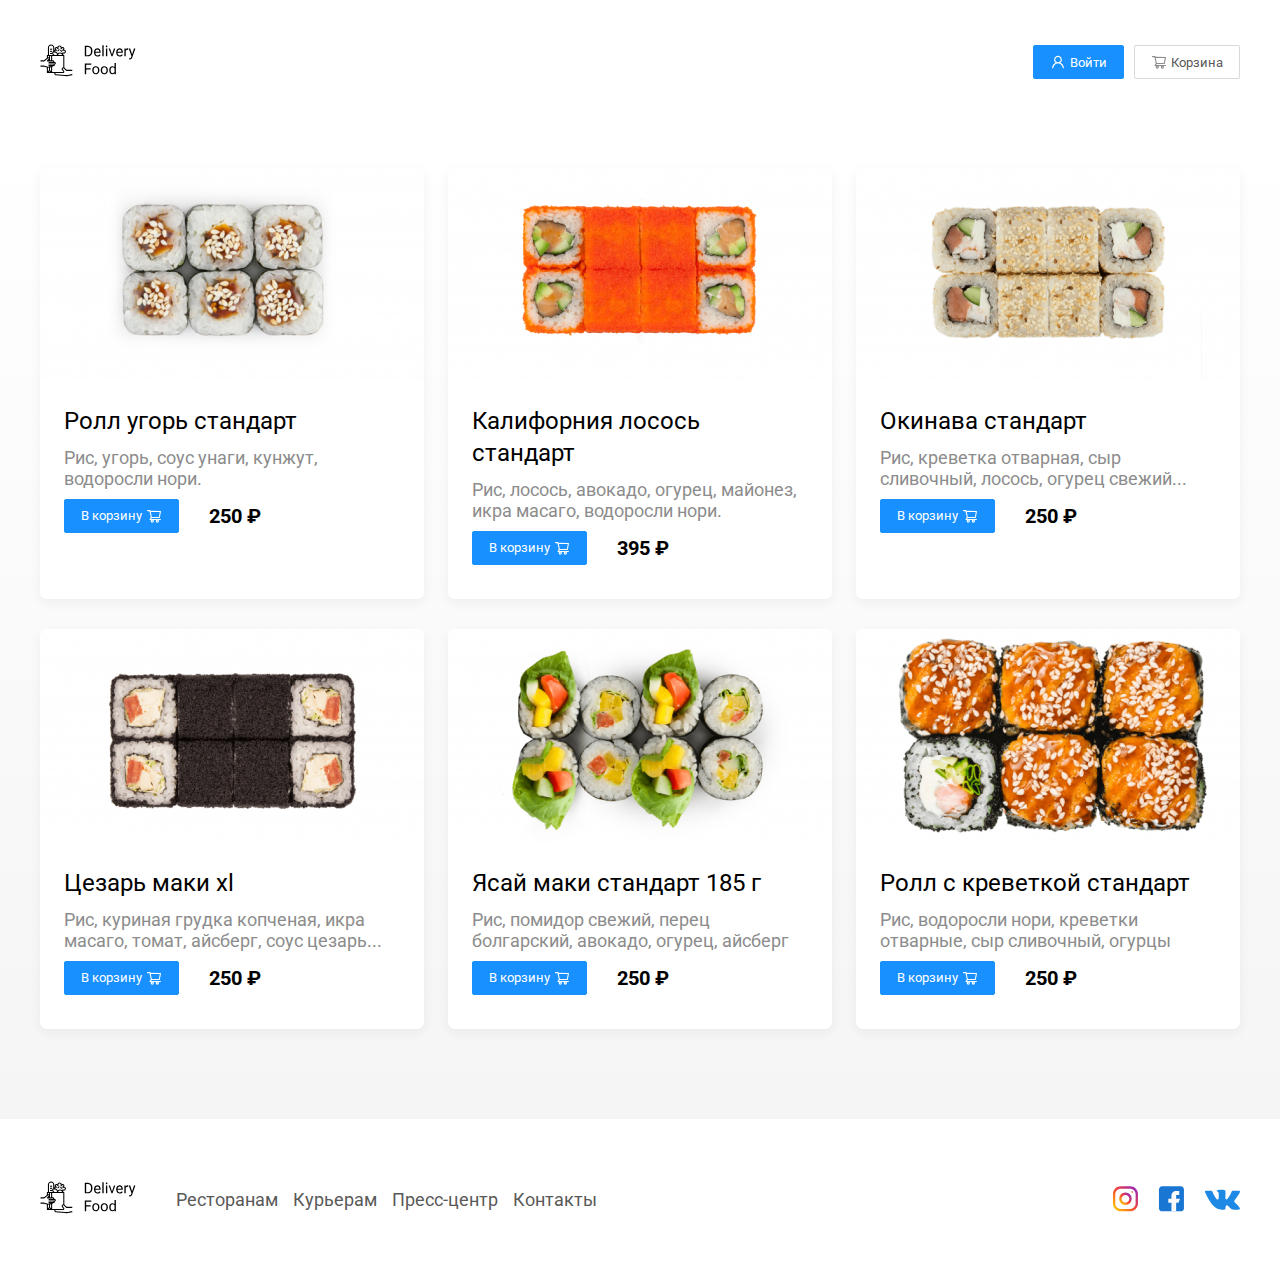
==== goods.html @ 38c1c8c3 "realised html pages" ====
<!DOCTYPE html>
<html lang="ru">
  <head>
    <meta charset="UTF-8" />
    <meta name="viewport" content="width=device-width, initial-scale=1.0" />
    <title>Delivery Food</title>
    <link
      href="https://fonts.googleapis.com/css2?family=Caveat:wght@400..700&family=Comfortaa:wght@300..700&family=Manrope:wght@200..800&family=Play:wght@400;700&family=Roboto:ital,wght@0,100;0,300;0,400;0,500;0,700;0,900;1,100;1,300;1,400;1,500;1,700;1,900&display=swap"
      rel="stylesheet"
    />
    <link rel="stylesheet" href="./style.css" />
  </head>
  <body>
    <div class="page-wrapper">
      <header class="header">
        <div class="container">
          <div class="header-box">
            <a href="/index.html" class="header-logo logo">
              <svg
                width="101"
                height="37"
                viewBox="0 0 101 37"
                fill="none"
                xmlns="http://www.w3.org/2000/svg"
              >
                <path
                  d="M12.2787 6.56271H10.1395V7.6323H12.2787V6.56271Z"
                  fill="black"
                />
                <path
                  d="M12.2787 8.70187H10.1395V9.77146H12.2787V8.70187Z"
                  fill="black"
                />
                <path
                  d="M12.2787 10.841H10.1395V11.9106H12.2787V10.841Z"
                  fill="black"
                />
                <path
                  d="M19.7658 7.0975H18.6962C18.6959 7.38107 18.5831 7.65293 18.3826 7.85344C18.1821 8.05396 17.9102 8.16675 17.6266 8.16709V9.23667C18.1938 9.23603 18.7375 9.01045 19.1386 8.60942C19.5396 8.20839 19.7652 7.66465 19.7658 7.0975Z"
                  fill="black"
                />
                <path
                  d="M22.4398 9.77146V8.70188C22.1563 8.70154 21.8844 8.58875 21.6839 8.38823C21.4834 8.18772 21.3706 7.91586 21.3702 7.63229H20.3007C20.3013 8.19944 20.5269 8.74318 20.9279 9.14421C21.3289 9.54524 21.8727 9.77082 22.4398 9.77146Z"
                  fill="black"
                />
                <path
                  d="M28.0545 33.0505C27.1517 33.2146 26.2308 33.2557 25.3169 33.1728L16.0182 32.3274C15.8687 32.3138 15.7303 32.2431 15.6316 32.13C15.5329 32.0169 15.4816 31.8701 15.4884 31.7202C15.4952 31.5703 15.5595 31.4287 15.6679 31.325C15.7764 31.2212 15.9207 31.1633 16.0707 31.1632H23.2419C23.5965 31.1626 23.9365 31.0214 24.1871 30.7705C24.4378 30.5196 24.5787 30.1796 24.5789 29.8249V29.8124C24.5783 29.5314 24.4871 29.2581 24.3189 29.033L23.0944 27.401C23.0168 27.2972 22.9748 27.1711 22.9745 27.0415V26.9497C22.9745 26.8311 23.0097 26.7152 23.0756 26.6166C23.1414 26.518 23.2351 26.4411 23.3447 26.3957C23.4542 26.3503 23.5748 26.3385 23.6911 26.3616C23.8075 26.3847 23.9143 26.4418 23.9982 26.5257L26.3399 28.8674C26.3896 28.917 26.4485 28.9564 26.5134 28.9833C26.5783 29.0102 26.6478 29.024 26.7181 29.024H32.6008V27.9544H26.9395L24.7546 25.7693C24.6996 25.7145 24.6409 25.6634 24.5789 25.6166V13.515C24.5789 13.3732 24.5225 13.2372 24.4223 13.1369C24.322 13.0366 24.1859 12.9802 24.0441 12.9802H23.5093V11.3759H24.3115C24.8079 11.3759 25.284 11.1787 25.635 10.8276C25.9861 10.4766 26.1833 10.0005 26.1833 9.50409C26.1833 9.00766 25.9861 8.53157 25.635 8.18054C25.284 7.82952 24.8079 7.63231 24.3115 7.63231H24.2562C24.524 7.31148 24.6616 6.90191 24.6421 6.48449C24.6225 6.06708 24.4471 5.67218 24.1505 5.37783C23.8539 5.08347 23.4576 4.91105 23.0401 4.89464C22.6225 4.87823 22.214 5.01902 21.8952 5.28919C21.8446 4.75947 21.5984 4.26763 21.2047 3.9097C20.8109 3.55176 20.2979 3.35343 19.7658 3.35343C19.2336 3.35343 18.7206 3.55176 18.3269 3.9097C17.9331 4.26763 17.6869 4.75947 17.6363 5.28919C17.3175 5.01902 16.909 4.87823 16.4914 4.89464C16.0739 4.91105 15.6777 5.08347 15.3811 5.37783C15.0845 5.67218 14.909 6.06708 14.8895 6.48449C14.8699 6.90191 15.0076 7.31148 15.2753 7.63231H15.22C14.9425 7.63206 14.6684 7.69389 14.4178 7.81327V5.49315C14.4178 4.64213 14.0798 3.82597 13.478 3.22422C12.8763 2.62246 12.0601 2.28439 11.2091 2.28439C10.3581 2.28439 9.54191 2.62246 8.94016 3.22422C8.3384 3.82597 8.00033 4.64213 8.00033 5.49315V12.9802H7.46554C7.32371 12.9802 7.18768 13.0366 7.08739 13.1369C6.98709 13.2372 6.93075 13.3732 6.93075 13.515V15.8666L4.05898 18.3282H0.513245V19.3977H4.25679C4.38444 19.3977 4.50788 19.3521 4.6048 19.269L7.70446 16.6121C8.02312 16.3392 8.42885 16.1891 8.84845 16.189C8.89225 16.189 8.93507 16.202 8.97149 16.2263C9.00791 16.2507 9.03629 16.2853 9.05305 16.3257C9.06981 16.3662 9.07419 16.4107 9.06564 16.4537C9.05709 16.4967 9.03599 16.5361 9.00501 16.5671L7.08738 18.4848C7.01258 18.5596 6.96164 18.6549 6.94101 18.7586C6.92037 18.8624 6.93096 18.9699 6.97144 19.0676C7.01192 19.1653 7.08047 19.2489 7.16842 19.3076C7.25637 19.3664 7.35977 19.3977 7.46554 19.3977H13.0809C13.1518 19.3977 13.2198 19.4259 13.2699 19.4761C13.3201 19.5262 13.3483 19.5942 13.3483 19.6651C13.3483 19.7361 13.3201 19.8041 13.2699 19.8542C13.2198 19.9044 13.1518 19.9325 13.0809 19.9325H9.06992C8.92808 19.9325 8.79206 19.9889 8.69176 20.0892C8.59147 20.1895 8.53513 20.3255 8.53513 20.4673C8.53513 20.6092 8.59147 20.7452 8.69176 20.8455C8.79206 20.9458 8.92808 21.0021 9.06992 21.0021H14.6852C14.7562 21.0021 14.8242 21.0303 14.8743 21.0804C14.9245 21.1306 14.9526 21.1986 14.9526 21.2695C14.9526 21.3404 14.9245 21.4084 14.8743 21.4586C14.8242 21.5087 14.7562 21.5369 14.6852 21.5369H9.06992C8.92808 21.5369 8.79206 21.5933 8.69176 21.6935C8.59147 21.7938 8.53513 21.9299 8.53513 22.0717C8.53513 22.2135 8.59147 22.3496 8.69176 22.4499C8.79206 22.5501 8.92808 22.6065 9.06992 22.6065H13.6157C13.6866 22.6065 13.7546 22.6347 13.8047 22.6848C13.8549 22.735 13.883 22.803 13.883 22.8739C13.883 22.9448 13.8549 23.0128 13.8047 23.063C13.7546 23.1131 13.6866 23.1413 13.6157 23.1413H9.06992C8.92808 23.1413 8.79206 23.1976 8.69176 23.2979C8.59147 23.3982 8.53513 23.5342 8.53513 23.6761C8.53513 23.8179 8.59147 23.9539 8.69176 24.0542C8.79206 24.1545 8.92808 24.2109 9.06992 24.2109H11.7105C11.7187 24.2113 11.7264 24.2147 11.7323 24.2205C11.7381 24.2263 11.7417 24.234 11.7422 24.2422C11.7427 24.2504 11.7401 24.2585 11.735 24.265C11.7299 24.2714 11.7226 24.2758 11.7145 24.2772L8.04218 24.7362L4.40386 23.6967C4.35603 23.683 4.30653 23.6761 4.25679 23.6761H0.513245V24.7457H4.18192L6.93075 25.5311V30.6284H6.93202C6.93151 30.6986 6.94496 30.7683 6.97158 30.8333C6.9982 30.8984 7.03745 30.9575 7.08708 31.0072C7.13671 31.0569 7.19571 31.0963 7.26068 31.1231C7.32564 31.1499 7.39528 31.1635 7.46554 31.1632H14.5248C14.4348 31.4014 14.4011 31.6573 14.4263 31.9107C14.4515 32.1642 14.535 32.4084 14.6702 32.6242C14.8055 32.8401 14.9887 33.0217 15.2058 33.155C15.4228 33.2883 15.6677 33.3696 15.9214 33.3926L25.22 34.2382C25.5584 34.2691 25.8973 34.2845 26.2367 34.2844C26.9105 34.2844 27.5829 34.2238 28.2458 34.1033L32.6964 33.294L32.5051 32.2417L28.0545 33.0505ZM13.3483 10.8411C13.3484 10.6993 13.4048 10.5633 13.5051 10.4631C13.6053 10.3628 13.7413 10.3064 13.883 10.3063H14.9526C15.5198 10.3069 16.0635 10.5325 16.4645 10.9335C16.8656 11.3346 17.0912 11.8783 17.0918 12.4454C17.0916 12.5872 17.0352 12.7232 16.935 12.8234C16.8347 12.9237 16.6988 12.9801 16.557 12.9802H15.4874C14.9203 12.9796 14.3765 12.754 13.9755 12.353C13.5745 11.952 13.3489 11.4082 13.3483 10.8411ZM15.22 8.7019H16.557C16.6628 8.7019 16.7662 8.67054 16.8541 8.61178C16.9421 8.55301 17.0106 8.46949 17.0511 8.37176C17.0916 8.27404 17.1022 8.16651 17.0815 8.06277C17.0609 7.95903 17.01 7.86373 16.9352 7.78894L16.133 6.98675C16.0773 6.93107 16.0331 6.86496 16.003 6.79221C15.9729 6.71946 15.9573 6.64148 15.9573 6.56273C15.9573 6.48398 15.9729 6.406 16.003 6.33325C16.0331 6.2605 16.0773 6.19439 16.133 6.13871C16.1887 6.08302 16.2548 6.03885 16.3275 6.00872C16.4003 5.97858 16.4783 5.96307 16.557 5.96307C16.6358 5.96307 16.7137 5.97858 16.7865 6.00872C16.8592 6.03885 16.9253 6.08302 16.981 6.13871L17.7832 6.94089C17.858 7.01569 17.9533 7.06663 18.057 7.08726C18.1608 7.1079 18.2683 7.09731 18.366 7.05683C18.4638 7.01635 18.5473 6.9478 18.6061 6.85985C18.6648 6.7719 18.6962 6.6685 18.6962 6.56273V5.49315C18.6962 5.20947 18.8089 4.93742 19.0094 4.73684C19.21 4.53625 19.4821 4.42356 19.7658 4.42356C20.0494 4.42356 20.3215 4.53625 20.5221 4.73684C20.7227 4.93742 20.8353 5.20947 20.8353 5.49315V6.56273C20.8353 6.6685 20.8667 6.7719 20.9255 6.85985C20.9842 6.9478 21.0678 7.01635 21.1655 7.05683C21.2632 7.09731 21.3707 7.1079 21.4745 7.08726C21.5782 7.06663 21.6735 7.01569 21.7483 6.94089L22.5505 6.13871C22.6062 6.08302 22.6723 6.03885 22.745 6.00872C22.8178 5.97858 22.8958 5.96307 22.9745 5.96307C23.0533 5.96307 23.1312 5.97858 23.204 6.00872C23.2767 6.03885 23.3428 6.08302 23.3985 6.13871C23.4542 6.19439 23.4984 6.2605 23.5285 6.33325C23.5587 6.406 23.5742 6.48398 23.5742 6.56273C23.5742 6.64148 23.5587 6.71946 23.5285 6.79221C23.4984 6.86496 23.4542 6.93107 23.3985 6.98675L22.5963 7.78894C22.5215 7.86373 22.4706 7.95903 22.45 8.06277C22.4293 8.16651 22.4399 8.27404 22.4804 8.37176C22.5209 8.46949 22.5894 8.55301 22.6774 8.61178C22.7653 8.67054 22.8687 8.7019 22.9745 8.7019H24.3115C24.5242 8.7019 24.7283 8.78641 24.8787 8.93685C25.0292 9.08729 25.1137 9.29133 25.1137 9.50409C25.1137 9.71684 25.0292 9.92088 24.8787 10.0713C24.7283 10.2218 24.5242 10.3063 24.3115 10.3063H22.9745C22.8327 10.3063 22.6966 10.3626 22.5964 10.4629C22.4961 10.5632 22.4397 10.6992 22.4397 10.8411V11.1259C21.8157 10.5655 20.9967 10.2723 20.1588 10.3094C19.3208 10.3466 18.531 10.711 17.959 11.3245C17.7298 10.7119 17.3192 10.1839 16.782 9.81081C16.2448 9.43776 15.6066 9.23747 14.9526 9.23669H14.4646C14.52 9.08049 14.6223 8.94524 14.7575 8.84949C14.8928 8.75374 15.0543 8.70218 15.22 8.7019ZM22.372 12.9802H18.2291C18.3475 12.5209 18.6153 12.1139 18.9903 11.8233C19.3652 11.5327 19.8262 11.375 20.3006 11.375C20.7749 11.375 21.2359 11.5327 21.6108 11.8233C21.9858 12.1139 22.2536 12.5209 22.372 12.9802ZM9.06992 5.49315C9.06992 4.9258 9.29529 4.3817 9.69647 3.98053C10.0976 3.57935 10.6417 3.35398 11.2091 3.35398C11.7764 3.35398 12.3205 3.57935 12.7217 3.98053C13.1229 4.3817 13.3483 4.9258 13.3483 5.49315V9.32867C13.0357 9.43958 12.7651 9.64448 12.5736 9.91525C12.3821 10.186 12.2791 10.5094 12.2787 10.8411C12.2781 11.6309 12.5701 12.393 13.0983 12.9802H9.06992V5.49315ZM10.1395 14.0498H11.2091V18.3282H10.1395V14.0498ZM8.84845 15.1194C8.56074 15.1195 8.27474 15.1636 8.00033 15.25V14.0498H9.06992V15.1398C8.99682 15.1267 8.92272 15.1198 8.84845 15.1194ZM9.06992 18.0149V18.3282H8.7566L9.06992 18.0149ZM10.1395 25.552L11.2091 25.4183V29.3372L10.1395 28.2676V25.552ZM8.06665 25.8111L9.06992 25.6857V28.2677L8.00033 29.3373V25.8152C8.0225 25.8152 8.04465 25.8138 8.06665 25.8111ZM8.7566 30.0936L9.60471 29.2455L10.4528 30.0936H8.7566ZM12.2787 25.1879C12.4415 25.09 12.5763 24.9516 12.67 24.7863C12.7637 24.6209 12.8131 24.4342 12.8135 24.2442C12.8135 24.233 12.8135 24.2219 12.8129 24.2107H13.6157C13.8157 24.2106 14.0131 24.1657 14.1935 24.0792C14.3738 23.9927 14.5325 23.8668 14.6578 23.7109C14.7831 23.5549 14.8718 23.3729 14.9174 23.1781C14.963 22.9834 14.9643 22.7809 14.9213 22.5855C15.2502 22.5265 15.545 22.3466 15.7478 22.0811C15.9506 21.8156 16.0467 21.4838 16.0171 21.151C15.9875 20.8182 15.8343 20.5086 15.5878 20.2831C15.3413 20.0576 15.0193 19.9325 14.6852 19.9325H14.3911C14.4306 19.7383 14.4264 19.5377 14.3789 19.3452C14.3313 19.1528 14.2416 18.9733 14.1162 18.8198C13.9909 18.6663 13.8329 18.5425 13.6539 18.4575C13.4748 18.3725 13.2791 18.3283 13.0809 18.3282H12.2787V14.0498H23.5093V25.2821C23.0784 25.2994 22.6708 25.4825 22.3718 25.7933C22.0728 26.1041 21.9055 26.5185 21.9049 26.9497V27.0415C21.9057 27.4026 22.0229 27.7538 22.2392 28.0431L23.4636 29.6748C23.4933 29.7146 23.5094 29.7628 23.5095 29.8124V29.8249C23.5096 29.896 23.4815 29.9642 23.4313 30.0146C23.3811 30.065 23.313 30.0934 23.2419 30.0936H12.2787V25.1879Z"
                  fill="black"
                />
                <path
                  d="M45.2378 14.2844V3.62033H48.248C49.1758 3.62033 49.9961 3.82541 50.709 4.23557C51.4219 4.64572 51.9712 5.22922 52.3569 5.98605C52.7476 6.74289 52.9453 7.61203 52.9502 8.59348V9.27463C52.9502 10.2805 52.7549 11.1618 52.3643 11.9187C51.9785 12.6755 51.4243 13.2566 50.7017 13.6618C49.9839 14.0671 49.1465 14.2746 48.1895 14.2844H45.2378ZM46.644 4.77756V13.1345H48.1235C49.2075 13.1345 50.0498 12.7976 50.6504 12.1237C51.2559 11.4499 51.5586 10.4904 51.5586 9.24533V8.62277C51.5586 7.41183 51.2729 6.47189 50.7017 5.80295C50.1353 5.12912 49.3296 4.78732 48.2847 4.77756H46.644ZM58.1577 14.4309C57.0835 14.4309 56.2095 14.0793 55.5356 13.3762C54.8618 12.6682 54.5249 11.7234 54.5249 10.5417V10.2927C54.5249 9.50656 54.6738 8.80588 54.9717 8.19064C55.2744 7.57053 55.6943 7.08713 56.2314 6.74045C56.7734 6.38889 57.3594 6.2131 57.9893 6.2131C59.0195 6.2131 59.8203 6.55246 60.3916 7.23117C60.9629 7.90988 61.2485 8.88156 61.2485 10.1462V10.7102H55.8799C55.8994 11.4914 56.1265 12.1237 56.561 12.6071C57.0005 13.0857 57.5571 13.3249 58.231 13.3249C58.7095 13.3249 59.1147 13.2273 59.4468 13.032C59.7788 12.8366 60.0693 12.5779 60.3184 12.2556L61.146 12.9001C60.4819 13.9206 59.4858 14.4309 58.1577 14.4309ZM57.9893 7.32639C57.4424 7.32639 56.9834 7.52658 56.6123 7.92697C56.2412 8.32248 56.0117 8.87912 55.9238 9.59689H59.8936V9.49435C59.8545 8.80588 59.6689 8.27365 59.3369 7.89767C59.0049 7.51682 58.5557 7.32639 57.9893 7.32639ZM64.2954 14.2844H62.9404V3.03439H64.2954V14.2844ZM67.9429 14.2844H66.5879V6.35959H67.9429V14.2844ZM66.478 4.25754C66.478 4.03781 66.5439 3.85226 66.6758 3.7009C66.8125 3.54953 67.0127 3.47385 67.2764 3.47385C67.54 3.47385 67.7402 3.54953 67.877 3.7009C68.0137 3.85226 68.082 4.03781 68.082 4.25754C68.082 4.47726 68.0137 4.66037 67.877 4.80685C67.7402 4.95334 67.54 5.02658 67.2764 5.02658C67.0127 5.02658 66.8125 4.95334 66.6758 4.80685C66.5439 4.66037 66.478 4.47726 66.478 4.25754ZM72.7329 12.446L74.6958 6.35959H76.0801L73.2383 14.2844H72.2056L69.3345 6.35959H70.7188L72.7329 12.446ZM80.5698 14.4309C79.4956 14.4309 78.6216 14.0793 77.9478 13.3762C77.2739 12.6682 76.937 11.7234 76.937 10.5417V10.2927C76.937 9.50656 77.0859 8.80588 77.3838 8.19064C77.6865 7.57053 78.1064 7.08713 78.6436 6.74045C79.1855 6.38889 79.7715 6.2131 80.4014 6.2131C81.4316 6.2131 82.2324 6.55246 82.8037 7.23117C83.375 7.90988 83.6606 8.88156 83.6606 10.1462V10.7102H78.292C78.3115 11.4914 78.5386 12.1237 78.9731 12.6071C79.4126 13.0857 79.9692 13.3249 80.6431 13.3249C81.1216 13.3249 81.5269 13.2273 81.8589 13.032C82.1909 12.8366 82.4814 12.5779 82.7305 12.2556L83.5581 12.9001C82.894 13.9206 81.8979 14.4309 80.5698 14.4309ZM80.4014 7.32639C79.8545 7.32639 79.3955 7.52658 79.0244 7.92697C78.6533 8.32248 78.4238 8.87912 78.3359 9.59689H82.3057V9.49435C82.2666 8.80588 82.0811 8.27365 81.749 7.89767C81.417 7.51682 80.9678 7.32639 80.4014 7.32639ZM89.0659 7.57541C88.8608 7.54123 88.6387 7.52414 88.3994 7.52414C87.5107 7.52414 86.9077 7.90256 86.5903 8.65939V14.2844H85.2354V6.35959H86.5537L86.5757 7.27512C87.02 6.56711 87.6499 6.2131 88.4653 6.2131C88.729 6.2131 88.9292 6.24728 89.0659 6.31564V7.57541ZM93.043 12.2995L94.8887 6.35959H96.3389L93.1528 15.5075C92.6597 16.8259 91.876 17.4851 90.8018 17.4851L90.5454 17.4631L90.04 17.3679V16.2693L90.4062 16.2986C90.8652 16.2986 91.2217 16.2058 91.4756 16.0202C91.7344 15.8347 91.9468 15.4953 92.1128 15.0022L92.4131 14.1965L89.5859 6.35959H91.0654L93.043 12.2995ZM51.1191 27.5749H46.644V32.2844H45.2378V21.6203H51.8442V22.7776H46.644V26.425H51.1191V27.5749ZM52.7964 28.2487C52.7964 27.4724 52.9478 26.7741 53.2505 26.154C53.5581 25.5339 53.9829 25.0554 54.5249 24.7185C55.0718 24.3816 55.6943 24.2131 56.3926 24.2131C57.4717 24.2131 58.3433 24.5866 59.0073 25.3337C59.6763 26.0808 60.0107 27.0744 60.0107 28.3147V28.4099C60.0107 29.1814 59.8618 29.8747 59.564 30.49C59.271 31.1003 58.8486 31.5764 58.2969 31.9182C57.75 32.26 57.1201 32.4309 56.4072 32.4309C55.333 32.4309 54.4614 32.0573 53.7925 31.3103C53.1284 30.5632 52.7964 29.5744 52.7964 28.344V28.2487ZM54.1587 28.4099C54.1587 29.2888 54.3613 29.9944 54.7666 30.5266C55.1768 31.0588 55.7236 31.3249 56.4072 31.3249C57.0957 31.3249 57.6426 31.0564 58.0479 30.5193C58.4531 29.9773 58.6558 29.2204 58.6558 28.2487C58.6558 27.3796 58.4482 26.6765 58.0332 26.1394C57.623 25.5974 57.0762 25.3264 56.3926 25.3264C55.7236 25.3264 55.1841 25.5925 54.7739 26.1247C54.3638 26.657 54.1587 27.4187 54.1587 28.4099ZM61.3511 28.2487C61.3511 27.4724 61.5024 26.7741 61.8052 26.154C62.1128 25.5339 62.5376 25.0554 63.0796 24.7185C63.6265 24.3816 64.249 24.2131 64.9473 24.2131C66.0264 24.2131 66.8979 24.5866 67.562 25.3337C68.231 26.0808 68.5654 27.0744 68.5654 28.3147V28.4099C68.5654 29.1814 68.4165 29.8747 68.1187 30.49C67.8257 31.1003 67.4033 31.5764 66.8516 31.9182C66.3047 32.26 65.6748 32.4309 64.9619 32.4309C63.8877 32.4309 63.0161 32.0573 62.3472 31.3103C61.6831 30.5632 61.3511 29.5744 61.3511 28.344V28.2487ZM62.7134 28.4099C62.7134 29.2888 62.916 29.9944 63.3213 30.5266C63.7314 31.0588 64.2783 31.3249 64.9619 31.3249C65.6504 31.3249 66.1973 31.0564 66.6025 30.5193C67.0078 29.9773 67.2104 29.2204 67.2104 28.2487C67.2104 27.3796 67.0029 26.6765 66.5879 26.1394C66.1777 25.5974 65.6309 25.3264 64.9473 25.3264C64.2783 25.3264 63.7388 25.5925 63.3286 26.1247C62.9185 26.657 62.7134 27.4187 62.7134 28.4099ZM69.9351 28.2561C69.9351 27.0403 70.2231 26.0637 70.7993 25.3264C71.3755 24.5842 72.1299 24.2131 73.0625 24.2131C73.9902 24.2131 74.7251 24.5305 75.2671 25.1653V21.0344H76.6221V32.2844H75.377L75.311 31.4348C74.769 32.0988 74.0146 32.4309 73.0479 32.4309C72.1299 32.4309 71.3804 32.0549 70.7993 31.3029C70.2231 30.551 69.9351 29.5695 69.9351 28.3586V28.2561ZM71.29 28.4099C71.29 29.3083 71.4756 30.0114 71.8467 30.5193C72.2178 31.0271 72.7305 31.281 73.3848 31.281C74.2441 31.281 74.8716 30.8952 75.2671 30.1237V26.4836C74.8618 25.7365 74.2393 25.363 73.3994 25.363C72.7354 25.363 72.2178 25.6194 71.8467 26.132C71.4756 26.6447 71.29 27.404 71.29 28.4099Z"
                  fill="black"
                />
              </svg>
            </a>
            <div class="header-controls">
              <button class="btn btn-primary">
                <svg
                  width="16"
                  height="16"
                  viewBox="0 0 16 16"
                  fill="none"
                  xmlns="http://www.w3.org/2000/svg"
                >
                  <path
                    d="M13.4143 11.9312C13.1196 11.2331 12.6919 10.5989 12.155 10.0641C11.6197 9.52767 10.9856 9.10001 10.2878 8.80469C10.2815 8.80156 10.2753 8.8 10.269 8.79688C11.2425 8.09375 11.8753 6.94844 11.8753 5.65625C11.8753 3.51562 10.1409 1.78125 8.00028 1.78125C5.85966 1.78125 4.12528 3.51562 4.12528 5.65625C4.12528 6.94844 4.7581 8.09375 5.73153 8.79844C5.72528 8.80156 5.71903 8.80312 5.71278 8.80625C5.01278 9.10156 4.38466 9.525 3.8456 10.0656C3.3092 10.6009 2.88154 11.235 2.58622 11.9328C2.2961 12.616 2.13963 13.3485 2.12528 14.0906C2.12487 14.1073 2.12779 14.1239 2.13389 14.1394C2.13998 14.1549 2.14912 14.1691 2.16077 14.181C2.17242 14.193 2.18634 14.2025 2.20171 14.2089C2.21709 14.2154 2.2336 14.2188 2.25028 14.2188H3.18778C3.25653 14.2188 3.31122 14.1641 3.31278 14.0969C3.34403 12.8906 3.82841 11.7609 4.68466 10.9047C5.5706 10.0188 6.74716 9.53125 8.00028 9.53125C9.25341 9.53125 10.43 10.0188 11.3159 10.9047C12.1722 11.7609 12.6565 12.8906 12.6878 14.0969C12.6893 14.1656 12.744 14.2188 12.8128 14.2188H13.7503C13.767 14.2188 13.7835 14.2154 13.7989 14.2089C13.8142 14.2025 13.8281 14.193 13.8398 14.181C13.8514 14.1691 13.8606 14.1549 13.8667 14.1394C13.8728 14.1239 13.8757 14.1073 13.8753 14.0906C13.8597 13.3438 13.705 12.6172 13.4143 11.9312ZM8.00028 8.34375C7.2831 8.34375 6.6081 8.06406 6.10028 7.55625C5.59247 7.04844 5.31278 6.37344 5.31278 5.65625C5.31278 4.93906 5.59247 4.26406 6.10028 3.75625C6.6081 3.24844 7.2831 2.96875 8.00028 2.96875C8.71747 2.96875 9.39247 3.24844 9.90028 3.75625C10.4081 4.26406 10.6878 4.93906 10.6878 5.65625C10.6878 6.37344 10.4081 7.04844 9.90028 7.55625C9.39247 8.06406 8.71747 8.34375 8.00028 8.34375Z"
                    fill="white"
                  />
                </svg>
                Войти
              </button>
              <button class="btn btn-outline">
                <svg
                  width="16"
                  height="16"
                  viewBox="0 0 16 16"
                  fill="none"
                  xmlns="http://www.w3.org/2000/svg"
                >
                  <path
                    d="M14.4202 10.9672H5.11549L5.58268 10.0156L13.3452 10.0016C13.6077 10.0016 13.8327 9.81406 13.8796 9.55469L14.9546 3.5375C14.9827 3.37969 14.9405 3.21719 14.8374 3.09375C14.7864 3.033 14.7228 2.98407 14.6511 2.95034C14.5793 2.91661 14.501 2.8989 14.4217 2.89844L4.54674 2.86562L4.46237 2.46875C4.40924 2.21562 4.18112 2.03125 3.92174 2.03125H1.50768C1.36139 2.03125 1.2211 2.08936 1.11766 2.1928C1.01423 2.29624 0.956116 2.43653 0.956116 2.58281C0.956116 2.7291 1.01423 2.86939 1.11766 2.97283C1.2211 3.07626 1.36139 3.13438 1.50768 3.13438H3.47487L3.84362 4.8875L4.75143 9.28281L3.58268 11.1906C3.52198 11.2725 3.48543 11.3698 3.47714 11.4714C3.46886 11.573 3.48918 11.675 3.5358 11.7656C3.62955 11.9516 3.81862 12.0688 4.02799 12.0688H5.00924C4.80005 12.3466 4.68706 12.685 4.68737 13.0328C4.68737 13.9172 5.40612 14.6359 6.29049 14.6359C7.17487 14.6359 7.89362 13.9172 7.89362 13.0328C7.89362 12.6844 7.77799 12.3453 7.57174 12.0688H10.0889C9.87974 12.3466 9.76675 12.685 9.76705 13.0328C9.76705 13.9172 10.4858 14.6359 11.3702 14.6359C12.2546 14.6359 12.9733 13.9172 12.9733 13.0328C12.9733 12.6844 12.8577 12.3453 12.6514 12.0688H14.4217C14.7249 12.0688 14.9733 11.8219 14.9733 11.5172C14.9724 11.3711 14.9137 11.2312 14.8101 11.1282C14.7065 11.0251 14.5663 10.9673 14.4202 10.9672ZM4.77643 3.95312L13.7733 3.98281L12.8921 8.91719L5.82486 8.92969L4.77643 3.95312ZM6.29049 13.5266C6.01862 13.5266 5.79674 13.3047 5.79674 13.0328C5.79674 12.7609 6.01862 12.5391 6.29049 12.5391C6.56237 12.5391 6.78424 12.7609 6.78424 13.0328C6.78424 13.1638 6.73222 13.2894 6.63962 13.3819C6.54703 13.4745 6.42144 13.5266 6.29049 13.5266ZM11.3702 13.5266C11.0983 13.5266 10.8764 13.3047 10.8764 13.0328C10.8764 12.7609 11.0983 12.5391 11.3702 12.5391C11.6421 12.5391 11.8639 12.7609 11.8639 13.0328C11.8639 13.1638 11.8119 13.2894 11.7193 13.3819C11.6267 13.4745 11.5011 13.5266 11.3702 13.5266Z"
                    fill="#8C8C8C"
                  />
                </svg>
                Корзина
              </button>
            </div>
          </div>
        </div>
      </header>

      <main class="main">
        <div class="products">
          <div class="container">
            <div class="products-wrapper">
              <div class="products-card">
                <div class="products-card__image">
                  <img
                    src="./images/goods/ugorStandart.jpg"
                    alt="ugorStandart."
                  />
                </div>
                <div class="products-card__description">
                  <div class="products-card__description-row">
                    <h5 class="products-card__description--name">
                      Ролл угорь стандарт
                    </h5>
                  </div>
                  <div class="products-card__description-row">
                    <p class="products-card__description--text">
                      Рис, угорь, соус унаги, кунжут, водоросли нори.
                    </p>
                  </div>
                  <div class="products-card__description-row">
                    <div class="products-card__description-controls">
                      <button class="btn btn-primary">
                        В корзину
                        <svg
                          width="16"
                          height="16"
                          viewBox="0 0 16 16"
                          fill="none"
                          xmlns="http://www.w3.org/2000/svg"
                        >
                          <path
                            d="M14.4202 10.9672H5.11549L5.58268 10.0156L13.3452 10.0016C13.6077 10.0016 13.8327 9.81406 13.8796 9.55469L14.9546 3.5375C14.9827 3.37969 14.9405 3.21719 14.8374 3.09375C14.7864 3.033 14.7228 2.98407 14.6511 2.95034C14.5793 2.91661 14.501 2.8989 14.4217 2.89844L4.54674 2.86562L4.46237 2.46875C4.40924 2.21562 4.18112 2.03125 3.92174 2.03125H1.50768C1.36139 2.03125 1.2211 2.08936 1.11766 2.1928C1.01423 2.29624 0.956116 2.43653 0.956116 2.58281C0.956116 2.7291 1.01423 2.86939 1.11766 2.97283C1.2211 3.07626 1.36139 3.13438 1.50768 3.13438H3.47487L3.84362 4.8875L4.75143 9.28281L3.58268 11.1906C3.52198 11.2725 3.48543 11.3698 3.47714 11.4714C3.46886 11.573 3.48918 11.675 3.5358 11.7656C3.62955 11.9516 3.81862 12.0688 4.02799 12.0688H5.00924C4.80005 12.3466 4.68706 12.685 4.68737 13.0328C4.68737 13.9172 5.40612 14.6359 6.29049 14.6359C7.17487 14.6359 7.89362 13.9172 7.89362 13.0328C7.89362 12.6844 7.77799 12.3453 7.57174 12.0688H10.0889C9.87974 12.3466 9.76675 12.685 9.76705 13.0328C9.76705 13.9172 10.4858 14.6359 11.3702 14.6359C12.2546 14.6359 12.9733 13.9172 12.9733 13.0328C12.9733 12.6844 12.8577 12.3453 12.6514 12.0688H14.4217C14.7249 12.0688 14.9733 11.8219 14.9733 11.5172C14.9724 11.3711 14.9137 11.2312 14.8101 11.1282C14.7065 11.0251 14.5663 10.9673 14.4202 10.9672ZM4.77643 3.95312L13.7733 3.98281L12.8921 8.91719L5.82486 8.92969L4.77643 3.95312ZM6.29049 13.5266C6.01862 13.5266 5.79674 13.3047 5.79674 13.0328C5.79674 12.7609 6.01862 12.5391 6.29049 12.5391C6.56237 12.5391 6.78424 12.7609 6.78424 13.0328C6.78424 13.1638 6.73222 13.2894 6.63962 13.3819C6.54703 13.4745 6.42144 13.5266 6.29049 13.5266ZM11.3702 13.5266C11.0983 13.5266 10.8764 13.3047 10.8764 13.0328C10.8764 12.7609 11.0983 12.5391 11.3702 12.5391C11.6421 12.5391 11.8639 12.7609 11.8639 13.0328C11.8639 13.1638 11.8119 13.2894 11.7193 13.3819C11.6267 13.4745 11.5011 13.5266 11.3702 13.5266Z"
                            fill="#fff"
                          />
                        </svg>
                      </button>
                      <span class="products-card__description-controls--price"
                        >250 ₽</span
                      >
                    </div>
                  </div>
                </div>
              </div>
              <div class="products-card">
                <div class="products-card__image">
                  <img
                    src="./images/goods/californiaStandart.jpg"
                    alt="californiaStandart"
                  />
                </div>
                <div class="products-card__description">
                  <div class="products-card__description-row">
                    <h5 class="products-card__description--name">
                      Калифорния лосось стандарт
                    </h5>
                  </div>
                  <div class="products-card__description-row">
                    <p class="products-card__description--text">
                      Рис, лосось, авокадо, огурец, майонез, икра масаго, водоросли нори.
                    </p>
                  </div>
                  <div class="products-card__description-row">
                    <div class="products-card__description-controls">
                      <button class="btn btn-primary">
                        В корзину
                        <svg
                          width="16"
                          height="16"
                          viewBox="0 0 16 16"
                          fill="none"
                          xmlns="http://www.w3.org/2000/svg"
                        >
                          <path
                            d="M14.4202 10.9672H5.11549L5.58268 10.0156L13.3452 10.0016C13.6077 10.0016 13.8327 9.81406 13.8796 9.55469L14.9546 3.5375C14.9827 3.37969 14.9405 3.21719 14.8374 3.09375C14.7864 3.033 14.7228 2.98407 14.6511 2.95034C14.5793 2.91661 14.501 2.8989 14.4217 2.89844L4.54674 2.86562L4.46237 2.46875C4.40924 2.21562 4.18112 2.03125 3.92174 2.03125H1.50768C1.36139 2.03125 1.2211 2.08936 1.11766 2.1928C1.01423 2.29624 0.956116 2.43653 0.956116 2.58281C0.956116 2.7291 1.01423 2.86939 1.11766 2.97283C1.2211 3.07626 1.36139 3.13438 1.50768 3.13438H3.47487L3.84362 4.8875L4.75143 9.28281L3.58268 11.1906C3.52198 11.2725 3.48543 11.3698 3.47714 11.4714C3.46886 11.573 3.48918 11.675 3.5358 11.7656C3.62955 11.9516 3.81862 12.0688 4.02799 12.0688H5.00924C4.80005 12.3466 4.68706 12.685 4.68737 13.0328C4.68737 13.9172 5.40612 14.6359 6.29049 14.6359C7.17487 14.6359 7.89362 13.9172 7.89362 13.0328C7.89362 12.6844 7.77799 12.3453 7.57174 12.0688H10.0889C9.87974 12.3466 9.76675 12.685 9.76705 13.0328C9.76705 13.9172 10.4858 14.6359 11.3702 14.6359C12.2546 14.6359 12.9733 13.9172 12.9733 13.0328C12.9733 12.6844 12.8577 12.3453 12.6514 12.0688H14.4217C14.7249 12.0688 14.9733 11.8219 14.9733 11.5172C14.9724 11.3711 14.9137 11.2312 14.8101 11.1282C14.7065 11.0251 14.5663 10.9673 14.4202 10.9672ZM4.77643 3.95312L13.7733 3.98281L12.8921 8.91719L5.82486 8.92969L4.77643 3.95312ZM6.29049 13.5266C6.01862 13.5266 5.79674 13.3047 5.79674 13.0328C5.79674 12.7609 6.01862 12.5391 6.29049 12.5391C6.56237 12.5391 6.78424 12.7609 6.78424 13.0328C6.78424 13.1638 6.73222 13.2894 6.63962 13.3819C6.54703 13.4745 6.42144 13.5266 6.29049 13.5266ZM11.3702 13.5266C11.0983 13.5266 10.8764 13.3047 10.8764 13.0328C10.8764 12.7609 11.0983 12.5391 11.3702 12.5391C11.6421 12.5391 11.8639 12.7609 11.8639 13.0328C11.8639 13.1638 11.8119 13.2894 11.7193 13.3819C11.6267 13.4745 11.5011 13.5266 11.3702 13.5266Z"
                            fill="#fff"
                          />
                        </svg>
                      </button>
                      <span class="products-card__description-controls--price"
                        >395 ₽</span
                      >
                    </div>
                  </div>
                </div>
              </div>
              <div class="products-card">
                <div class="products-card__image">
                  <img
                    src="./images/goods/okinavaStandart.jpg"
                    alt="okinavaStandart"
                  />
                </div>
                <div class="products-card__description">
                    <div class="products-card__description-row">
                      <h5 class="products-card__description--name">
                        Окинава стандарт
                      </h5>
                    </div>
                    <div class="products-card__description-row">
                      <p class="products-card__description--text">
                        Рис, креветка отварная, сыр сливочный, лосось, огурец свежий...
                      </p>
                    </div>
                    <div class="products-card__description-row">
                      <div class="products-card__description-controls">
                        <button class="btn btn-primary">
                          В корзину
                          <svg
                            width="16"
                            height="16"
                            viewBox="0 0 16 16"
                            fill="none"
                            xmlns="http://www.w3.org/2000/svg"
                          >
                            <path
                              d="M14.4202 10.9672H5.11549L5.58268 10.0156L13.3452 10.0016C13.6077 10.0016 13.8327 9.81406 13.8796 9.55469L14.9546 3.5375C14.9827 3.37969 14.9405 3.21719 14.8374 3.09375C14.7864 3.033 14.7228 2.98407 14.6511 2.95034C14.5793 2.91661 14.501 2.8989 14.4217 2.89844L4.54674 2.86562L4.46237 2.46875C4.40924 2.21562 4.18112 2.03125 3.92174 2.03125H1.50768C1.36139 2.03125 1.2211 2.08936 1.11766 2.1928C1.01423 2.29624 0.956116 2.43653 0.956116 2.58281C0.956116 2.7291 1.01423 2.86939 1.11766 2.97283C1.2211 3.07626 1.36139 3.13438 1.50768 3.13438H3.47487L3.84362 4.8875L4.75143 9.28281L3.58268 11.1906C3.52198 11.2725 3.48543 11.3698 3.47714 11.4714C3.46886 11.573 3.48918 11.675 3.5358 11.7656C3.62955 11.9516 3.81862 12.0688 4.02799 12.0688H5.00924C4.80005 12.3466 4.68706 12.685 4.68737 13.0328C4.68737 13.9172 5.40612 14.6359 6.29049 14.6359C7.17487 14.6359 7.89362 13.9172 7.89362 13.0328C7.89362 12.6844 7.77799 12.3453 7.57174 12.0688H10.0889C9.87974 12.3466 9.76675 12.685 9.76705 13.0328C9.76705 13.9172 10.4858 14.6359 11.3702 14.6359C12.2546 14.6359 12.9733 13.9172 12.9733 13.0328C12.9733 12.6844 12.8577 12.3453 12.6514 12.0688H14.4217C14.7249 12.0688 14.9733 11.8219 14.9733 11.5172C14.9724 11.3711 14.9137 11.2312 14.8101 11.1282C14.7065 11.0251 14.5663 10.9673 14.4202 10.9672ZM4.77643 3.95312L13.7733 3.98281L12.8921 8.91719L5.82486 8.92969L4.77643 3.95312ZM6.29049 13.5266C6.01862 13.5266 5.79674 13.3047 5.79674 13.0328C5.79674 12.7609 6.01862 12.5391 6.29049 12.5391C6.56237 12.5391 6.78424 12.7609 6.78424 13.0328C6.78424 13.1638 6.73222 13.2894 6.63962 13.3819C6.54703 13.4745 6.42144 13.5266 6.29049 13.5266ZM11.3702 13.5266C11.0983 13.5266 10.8764 13.3047 10.8764 13.0328C10.8764 12.7609 11.0983 12.5391 11.3702 12.5391C11.6421 12.5391 11.8639 12.7609 11.8639 13.0328C11.8639 13.1638 11.8119 13.2894 11.7193 13.3819C11.6267 13.4745 11.5011 13.5266 11.3702 13.5266Z"
                              fill="#fff"
                            />
                          </svg>
                        </button>
                        <span class="products-card__description-controls--price"
                          >250 ₽</span
                        >
                      </div>
                    </div>
                </div>
              </div>
              <div class="products-card">
                <div class="products-card__image">
                  <img src="./images/goods/CesarXXL.jpg" alt="CesarXXL" />
                </div>
                <div class="products-card__description">
                  <div class="products-card__description-row">
                    <h5 class="products-card__description--name">
                      Цезарь маки хl
                    </h5>
                  </div>
                  <div class="products-card__description-row">
                    <p class="products-card__description--text">
                      Рис, куриная грудка копченая, икра масаго, томат, айсберг, соус цезарь...
                    </p>
                  </div>
                  <div class="products-card__description-row">
                    <div class="products-card__description-controls">
                      <button class="btn btn-primary">
                        В корзину
                        <svg
                          width="16"
                          height="16"
                          viewBox="0 0 16 16"
                          fill="none"
                          xmlns="http://www.w3.org/2000/svg"
                        >
                          <path
                            d="M14.4202 10.9672H5.11549L5.58268 10.0156L13.3452 10.0016C13.6077 10.0016 13.8327 9.81406 13.8796 9.55469L14.9546 3.5375C14.9827 3.37969 14.9405 3.21719 14.8374 3.09375C14.7864 3.033 14.7228 2.98407 14.6511 2.95034C14.5793 2.91661 14.501 2.8989 14.4217 2.89844L4.54674 2.86562L4.46237 2.46875C4.40924 2.21562 4.18112 2.03125 3.92174 2.03125H1.50768C1.36139 2.03125 1.2211 2.08936 1.11766 2.1928C1.01423 2.29624 0.956116 2.43653 0.956116 2.58281C0.956116 2.7291 1.01423 2.86939 1.11766 2.97283C1.2211 3.07626 1.36139 3.13438 1.50768 3.13438H3.47487L3.84362 4.8875L4.75143 9.28281L3.58268 11.1906C3.52198 11.2725 3.48543 11.3698 3.47714 11.4714C3.46886 11.573 3.48918 11.675 3.5358 11.7656C3.62955 11.9516 3.81862 12.0688 4.02799 12.0688H5.00924C4.80005 12.3466 4.68706 12.685 4.68737 13.0328C4.68737 13.9172 5.40612 14.6359 6.29049 14.6359C7.17487 14.6359 7.89362 13.9172 7.89362 13.0328C7.89362 12.6844 7.77799 12.3453 7.57174 12.0688H10.0889C9.87974 12.3466 9.76675 12.685 9.76705 13.0328C9.76705 13.9172 10.4858 14.6359 11.3702 14.6359C12.2546 14.6359 12.9733 13.9172 12.9733 13.0328C12.9733 12.6844 12.8577 12.3453 12.6514 12.0688H14.4217C14.7249 12.0688 14.9733 11.8219 14.9733 11.5172C14.9724 11.3711 14.9137 11.2312 14.8101 11.1282C14.7065 11.0251 14.5663 10.9673 14.4202 10.9672ZM4.77643 3.95312L13.7733 3.98281L12.8921 8.91719L5.82486 8.92969L4.77643 3.95312ZM6.29049 13.5266C6.01862 13.5266 5.79674 13.3047 5.79674 13.0328C5.79674 12.7609 6.01862 12.5391 6.29049 12.5391C6.56237 12.5391 6.78424 12.7609 6.78424 13.0328C6.78424 13.1638 6.73222 13.2894 6.63962 13.3819C6.54703 13.4745 6.42144 13.5266 6.29049 13.5266ZM11.3702 13.5266C11.0983 13.5266 10.8764 13.3047 10.8764 13.0328C10.8764 12.7609 11.0983 12.5391 11.3702 12.5391C11.6421 12.5391 11.8639 12.7609 11.8639 13.0328C11.8639 13.1638 11.8119 13.2894 11.7193 13.3819C11.6267 13.4745 11.5011 13.5266 11.3702 13.5266Z"
                            fill="#fff"
                          />
                        </svg>
                      </button>
                      <span class="products-card__description-controls--price"
                        >250 ₽</span
                      >
                    </div>
                  </div>
              </div>
            </div>
              <div class="products-card">
                <div class="products-card__image">
                  <img
                    src="./images/goods/yasaiStandart.jpg"
                    alt="yasaiStandart"
                  />
                </div>
                <div class="products-card__description">
                  <div class="products-card__description-row">
                    <h5 class="products-card__description--name">
                      Ясай маки стандарт 185 г
                    </h5>
                  </div>
                  <div class="products-card__description-row">
                    <p class="products-card__description--text">
                      Рис, помидор свежий, перец болгарский, авокадо, огурец, айсберг
                    </p>
                  </div>
                  <div class="products-card__description-row">
                    <div class="products-card__description-controls">
                      <button class="btn btn-primary">
                        В корзину
                        <svg
                          width="16"
                          height="16"
                          viewBox="0 0 16 16"
                          fill="none"
                          xmlns="http://www.w3.org/2000/svg"
                        >
                          <path
                            d="M14.4202 10.9672H5.11549L5.58268 10.0156L13.3452 10.0016C13.6077 10.0016 13.8327 9.81406 13.8796 9.55469L14.9546 3.5375C14.9827 3.37969 14.9405 3.21719 14.8374 3.09375C14.7864 3.033 14.7228 2.98407 14.6511 2.95034C14.5793 2.91661 14.501 2.8989 14.4217 2.89844L4.54674 2.86562L4.46237 2.46875C4.40924 2.21562 4.18112 2.03125 3.92174 2.03125H1.50768C1.36139 2.03125 1.2211 2.08936 1.11766 2.1928C1.01423 2.29624 0.956116 2.43653 0.956116 2.58281C0.956116 2.7291 1.01423 2.86939 1.11766 2.97283C1.2211 3.07626 1.36139 3.13438 1.50768 3.13438H3.47487L3.84362 4.8875L4.75143 9.28281L3.58268 11.1906C3.52198 11.2725 3.48543 11.3698 3.47714 11.4714C3.46886 11.573 3.48918 11.675 3.5358 11.7656C3.62955 11.9516 3.81862 12.0688 4.02799 12.0688H5.00924C4.80005 12.3466 4.68706 12.685 4.68737 13.0328C4.68737 13.9172 5.40612 14.6359 6.29049 14.6359C7.17487 14.6359 7.89362 13.9172 7.89362 13.0328C7.89362 12.6844 7.77799 12.3453 7.57174 12.0688H10.0889C9.87974 12.3466 9.76675 12.685 9.76705 13.0328C9.76705 13.9172 10.4858 14.6359 11.3702 14.6359C12.2546 14.6359 12.9733 13.9172 12.9733 13.0328C12.9733 12.6844 12.8577 12.3453 12.6514 12.0688H14.4217C14.7249 12.0688 14.9733 11.8219 14.9733 11.5172C14.9724 11.3711 14.9137 11.2312 14.8101 11.1282C14.7065 11.0251 14.5663 10.9673 14.4202 10.9672ZM4.77643 3.95312L13.7733 3.98281L12.8921 8.91719L5.82486 8.92969L4.77643 3.95312ZM6.29049 13.5266C6.01862 13.5266 5.79674 13.3047 5.79674 13.0328C5.79674 12.7609 6.01862 12.5391 6.29049 12.5391C6.56237 12.5391 6.78424 12.7609 6.78424 13.0328C6.78424 13.1638 6.73222 13.2894 6.63962 13.3819C6.54703 13.4745 6.42144 13.5266 6.29049 13.5266ZM11.3702 13.5266C11.0983 13.5266 10.8764 13.3047 10.8764 13.0328C10.8764 12.7609 11.0983 12.5391 11.3702 12.5391C11.6421 12.5391 11.8639 12.7609 11.8639 13.0328C11.8639 13.1638 11.8119 13.2894 11.7193 13.3819C11.6267 13.4745 11.5011 13.5266 11.3702 13.5266Z"
                            fill="#fff"
                          />
                        </svg>
                      </button>
                      <span class="products-card__description-controls--price"
                        >250 ₽</span
                      >
                    </div>
                </div>
              </div>
            </div>
              <div class="products-card">
                <div class="products-card__image">
                  <img
                    src="./images/goods/shtimpStandart.jpg"
                    alt="shrimpStandart"
                  />
                </div>
                <div class="products-card__description">
                  <div class="products-card__description-row">
                    <h5 class="products-card__description--name">
                      Ролл с креветкой стандарт
                    </h5>
                  </div>
                  <div class="products-card__description-row">
                    <p class="products-card__description--text">
                      Рис, водоросли нори, креветки отварные, сыр сливочный, огурцы
                    </p>
                  </div>
                  <div class="products-card__description-row">
                    <div class="products-card__description-controls">
                      <button class="btn btn-primary">
                        В корзину
                        <svg
                          width="16"
                          height="16"
                          viewBox="0 0 16 16"
                          fill="none"
                          xmlns="http://www.w3.org/2000/svg"
                        >
                          <path
                            d="M14.4202 10.9672H5.11549L5.58268 10.0156L13.3452 10.0016C13.6077 10.0016 13.8327 9.81406 13.8796 9.55469L14.9546 3.5375C14.9827 3.37969 14.9405 3.21719 14.8374 3.09375C14.7864 3.033 14.7228 2.98407 14.6511 2.95034C14.5793 2.91661 14.501 2.8989 14.4217 2.89844L4.54674 2.86562L4.46237 2.46875C4.40924 2.21562 4.18112 2.03125 3.92174 2.03125H1.50768C1.36139 2.03125 1.2211 2.08936 1.11766 2.1928C1.01423 2.29624 0.956116 2.43653 0.956116 2.58281C0.956116 2.7291 1.01423 2.86939 1.11766 2.97283C1.2211 3.07626 1.36139 3.13438 1.50768 3.13438H3.47487L3.84362 4.8875L4.75143 9.28281L3.58268 11.1906C3.52198 11.2725 3.48543 11.3698 3.47714 11.4714C3.46886 11.573 3.48918 11.675 3.5358 11.7656C3.62955 11.9516 3.81862 12.0688 4.02799 12.0688H5.00924C4.80005 12.3466 4.68706 12.685 4.68737 13.0328C4.68737 13.9172 5.40612 14.6359 6.29049 14.6359C7.17487 14.6359 7.89362 13.9172 7.89362 13.0328C7.89362 12.6844 7.77799 12.3453 7.57174 12.0688H10.0889C9.87974 12.3466 9.76675 12.685 9.76705 13.0328C9.76705 13.9172 10.4858 14.6359 11.3702 14.6359C12.2546 14.6359 12.9733 13.9172 12.9733 13.0328C12.9733 12.6844 12.8577 12.3453 12.6514 12.0688H14.4217C14.7249 12.0688 14.9733 11.8219 14.9733 11.5172C14.9724 11.3711 14.9137 11.2312 14.8101 11.1282C14.7065 11.0251 14.5663 10.9673 14.4202 10.9672ZM4.77643 3.95312L13.7733 3.98281L12.8921 8.91719L5.82486 8.92969L4.77643 3.95312ZM6.29049 13.5266C6.01862 13.5266 5.79674 13.3047 5.79674 13.0328C5.79674 12.7609 6.01862 12.5391 6.29049 12.5391C6.56237 12.5391 6.78424 12.7609 6.78424 13.0328C6.78424 13.1638 6.73222 13.2894 6.63962 13.3819C6.54703 13.4745 6.42144 13.5266 6.29049 13.5266ZM11.3702 13.5266C11.0983 13.5266 10.8764 13.3047 10.8764 13.0328C10.8764 12.7609 11.0983 12.5391 11.3702 12.5391C11.6421 12.5391 11.8639 12.7609 11.8639 13.0328C11.8639 13.1638 11.8119 13.2894 11.7193 13.3819C11.6267 13.4745 11.5011 13.5266 11.3702 13.5266Z"
                            fill="#fff"
                          />
                        </svg>
                      </button>
                      <span class="products-card__description-controls--price"
                        >250 ₽</span
                      >
                    </div>
                  </div>
                </div>
              </div>
              </div>
              </div>
            </div>
          </div>
        </section>
      </main>

      <footer class="footer">
        <div class="container">
          <div class="footer-box">
            <a href="/index.html" class="footer-logo logo">
              <svg
                width="101"
                height="37"
                viewBox="0 0 101 37"
                fill="none"
                xmlns="http://www.w3.org/2000/svg"
              >
                <path
                  d="M12.2787 6.56271H10.1395V7.6323H12.2787V6.56271Z"
                  fill="black"
                />
                <path
                  d="M12.2787 8.70187H10.1395V9.77146H12.2787V8.70187Z"
                  fill="black"
                />
                <path
                  d="M12.2787 10.841H10.1395V11.9106H12.2787V10.841Z"
                  fill="black"
                />
                <path
                  d="M19.7658 7.0975H18.6962C18.6959 7.38107 18.5831 7.65293 18.3826 7.85344C18.1821 8.05396 17.9102 8.16675 17.6266 8.16709V9.23667C18.1938 9.23603 18.7375 9.01045 19.1386 8.60942C19.5396 8.20839 19.7652 7.66465 19.7658 7.0975Z"
                  fill="black"
                />
                <path
                  d="M22.4398 9.77146V8.70188C22.1563 8.70154 21.8844 8.58875 21.6839 8.38823C21.4834 8.18772 21.3706 7.91586 21.3702 7.63229H20.3007C20.3013 8.19944 20.5269 8.74318 20.9279 9.14421C21.3289 9.54524 21.8727 9.77082 22.4398 9.77146Z"
                  fill="black"
                />
                <path
                  d="M28.0545 33.0505C27.1517 33.2146 26.2308 33.2557 25.3169 33.1728L16.0182 32.3274C15.8687 32.3138 15.7303 32.2431 15.6316 32.13C15.5329 32.0169 15.4816 31.8701 15.4884 31.7202C15.4952 31.5703 15.5595 31.4287 15.6679 31.325C15.7764 31.2212 15.9207 31.1633 16.0707 31.1632H23.2419C23.5965 31.1626 23.9365 31.0214 24.1871 30.7705C24.4378 30.5196 24.5787 30.1796 24.5789 29.8249V29.8124C24.5783 29.5314 24.4871 29.2581 24.3189 29.033L23.0944 27.401C23.0168 27.2972 22.9748 27.1711 22.9745 27.0415V26.9497C22.9745 26.8311 23.0097 26.7152 23.0756 26.6166C23.1414 26.518 23.2351 26.4411 23.3447 26.3957C23.4542 26.3503 23.5748 26.3385 23.6911 26.3616C23.8075 26.3847 23.9143 26.4418 23.9982 26.5257L26.3399 28.8674C26.3896 28.917 26.4485 28.9564 26.5134 28.9833C26.5783 29.0102 26.6478 29.024 26.7181 29.024H32.6008V27.9544H26.9395L24.7546 25.7693C24.6996 25.7145 24.6409 25.6634 24.5789 25.6166V13.515C24.5789 13.3732 24.5225 13.2372 24.4223 13.1369C24.322 13.0366 24.1859 12.9802 24.0441 12.9802H23.5093V11.3759H24.3115C24.8079 11.3759 25.284 11.1787 25.635 10.8276C25.9861 10.4766 26.1833 10.0005 26.1833 9.50409C26.1833 9.00766 25.9861 8.53157 25.635 8.18054C25.284 7.82952 24.8079 7.63231 24.3115 7.63231H24.2562C24.524 7.31148 24.6616 6.90191 24.6421 6.48449C24.6225 6.06708 24.4471 5.67218 24.1505 5.37783C23.8539 5.08347 23.4576 4.91105 23.0401 4.89464C22.6225 4.87823 22.214 5.01902 21.8952 5.28919C21.8446 4.75947 21.5984 4.26763 21.2047 3.9097C20.8109 3.55176 20.2979 3.35343 19.7658 3.35343C19.2336 3.35343 18.7206 3.55176 18.3269 3.9097C17.9331 4.26763 17.6869 4.75947 17.6363 5.28919C17.3175 5.01902 16.909 4.87823 16.4914 4.89464C16.0739 4.91105 15.6777 5.08347 15.3811 5.37783C15.0845 5.67218 14.909 6.06708 14.8895 6.48449C14.8699 6.90191 15.0076 7.31148 15.2753 7.63231H15.22C14.9425 7.63206 14.6684 7.69389 14.4178 7.81327V5.49315C14.4178 4.64213 14.0798 3.82597 13.478 3.22422C12.8763 2.62246 12.0601 2.28439 11.2091 2.28439C10.3581 2.28439 9.54191 2.62246 8.94016 3.22422C8.3384 3.82597 8.00033 4.64213 8.00033 5.49315V12.9802H7.46554C7.32371 12.9802 7.18768 13.0366 7.08739 13.1369C6.98709 13.2372 6.93075 13.3732 6.93075 13.515V15.8666L4.05898 18.3282H0.513245V19.3977H4.25679C4.38444 19.3977 4.50788 19.3521 4.6048 19.269L7.70446 16.6121C8.02312 16.3392 8.42885 16.1891 8.84845 16.189C8.89225 16.189 8.93507 16.202 8.97149 16.2263C9.00791 16.2507 9.03629 16.2853 9.05305 16.3257C9.06981 16.3662 9.07419 16.4107 9.06564 16.4537C9.05709 16.4967 9.03599 16.5361 9.00501 16.5671L7.08738 18.4848C7.01258 18.5596 6.96164 18.6549 6.94101 18.7586C6.92037 18.8624 6.93096 18.9699 6.97144 19.0676C7.01192 19.1653 7.08047 19.2489 7.16842 19.3076C7.25637 19.3664 7.35977 19.3977 7.46554 19.3977H13.0809C13.1518 19.3977 13.2198 19.4259 13.2699 19.4761C13.3201 19.5262 13.3483 19.5942 13.3483 19.6651C13.3483 19.7361 13.3201 19.8041 13.2699 19.8542C13.2198 19.9044 13.1518 19.9325 13.0809 19.9325H9.06992C8.92808 19.9325 8.79206 19.9889 8.69176 20.0892C8.59147 20.1895 8.53513 20.3255 8.53513 20.4673C8.53513 20.6092 8.59147 20.7452 8.69176 20.8455C8.79206 20.9458 8.92808 21.0021 9.06992 21.0021H14.6852C14.7562 21.0021 14.8242 21.0303 14.8743 21.0804C14.9245 21.1306 14.9526 21.1986 14.9526 21.2695C14.9526 21.3404 14.9245 21.4084 14.8743 21.4586C14.8242 21.5087 14.7562 21.5369 14.6852 21.5369H9.06992C8.92808 21.5369 8.79206 21.5933 8.69176 21.6935C8.59147 21.7938 8.53513 21.9299 8.53513 22.0717C8.53513 22.2135 8.59147 22.3496 8.69176 22.4499C8.79206 22.5501 8.92808 22.6065 9.06992 22.6065H13.6157C13.6866 22.6065 13.7546 22.6347 13.8047 22.6848C13.8549 22.735 13.883 22.803 13.883 22.8739C13.883 22.9448 13.8549 23.0128 13.8047 23.063C13.7546 23.1131 13.6866 23.1413 13.6157 23.1413H9.06992C8.92808 23.1413 8.79206 23.1976 8.69176 23.2979C8.59147 23.3982 8.53513 23.5342 8.53513 23.6761C8.53513 23.8179 8.59147 23.9539 8.69176 24.0542C8.79206 24.1545 8.92808 24.2109 9.06992 24.2109H11.7105C11.7187 24.2113 11.7264 24.2147 11.7323 24.2205C11.7381 24.2263 11.7417 24.234 11.7422 24.2422C11.7427 24.2504 11.7401 24.2585 11.735 24.265C11.7299 24.2714 11.7226 24.2758 11.7145 24.2772L8.04218 24.7362L4.40386 23.6967C4.35603 23.683 4.30653 23.6761 4.25679 23.6761H0.513245V24.7457H4.18192L6.93075 25.5311V30.6284H6.93202C6.93151 30.6986 6.94496 30.7683 6.97158 30.8333C6.9982 30.8984 7.03745 30.9575 7.08708 31.0072C7.13671 31.0569 7.19571 31.0963 7.26068 31.1231C7.32564 31.1499 7.39528 31.1635 7.46554 31.1632H14.5248C14.4348 31.4014 14.4011 31.6573 14.4263 31.9107C14.4515 32.1642 14.535 32.4084 14.6702 32.6242C14.8055 32.8401 14.9887 33.0217 15.2058 33.155C15.4228 33.2883 15.6677 33.3696 15.9214 33.3926L25.22 34.2382C25.5584 34.2691 25.8973 34.2845 26.2367 34.2844C26.9105 34.2844 27.5829 34.2238 28.2458 34.1033L32.6964 33.294L32.5051 32.2417L28.0545 33.0505ZM13.3483 10.8411C13.3484 10.6993 13.4048 10.5633 13.5051 10.4631C13.6053 10.3628 13.7413 10.3064 13.883 10.3063H14.9526C15.5198 10.3069 16.0635 10.5325 16.4645 10.9335C16.8656 11.3346 17.0912 11.8783 17.0918 12.4454C17.0916 12.5872 17.0352 12.7232 16.935 12.8234C16.8347 12.9237 16.6988 12.9801 16.557 12.9802H15.4874C14.9203 12.9796 14.3765 12.754 13.9755 12.353C13.5745 11.952 13.3489 11.4082 13.3483 10.8411ZM15.22 8.7019H16.557C16.6628 8.7019 16.7662 8.67054 16.8541 8.61178C16.9421 8.55301 17.0106 8.46949 17.0511 8.37176C17.0916 8.27404 17.1022 8.16651 17.0815 8.06277C17.0609 7.95903 17.01 7.86373 16.9352 7.78894L16.133 6.98675C16.0773 6.93107 16.0331 6.86496 16.003 6.79221C15.9729 6.71946 15.9573 6.64148 15.9573 6.56273C15.9573 6.48398 15.9729 6.406 16.003 6.33325C16.0331 6.2605 16.0773 6.19439 16.133 6.13871C16.1887 6.08302 16.2548 6.03885 16.3275 6.00872C16.4003 5.97858 16.4783 5.96307 16.557 5.96307C16.6358 5.96307 16.7137 5.97858 16.7865 6.00872C16.8592 6.03885 16.9253 6.08302 16.981 6.13871L17.7832 6.94089C17.858 7.01569 17.9533 7.06663 18.057 7.08726C18.1608 7.1079 18.2683 7.09731 18.366 7.05683C18.4638 7.01635 18.5473 6.9478 18.6061 6.85985C18.6648 6.7719 18.6962 6.6685 18.6962 6.56273V5.49315C18.6962 5.20947 18.8089 4.93742 19.0094 4.73684C19.21 4.53625 19.4821 4.42356 19.7658 4.42356C20.0494 4.42356 20.3215 4.53625 20.5221 4.73684C20.7227 4.93742 20.8353 5.20947 20.8353 5.49315V6.56273C20.8353 6.6685 20.8667 6.7719 20.9255 6.85985C20.9842 6.9478 21.0678 7.01635 21.1655 7.05683C21.2632 7.09731 21.3707 7.1079 21.4745 7.08726C21.5782 7.06663 21.6735 7.01569 21.7483 6.94089L22.5505 6.13871C22.6062 6.08302 22.6723 6.03885 22.745 6.00872C22.8178 5.97858 22.8958 5.96307 22.9745 5.96307C23.0533 5.96307 23.1312 5.97858 23.204 6.00872C23.2767 6.03885 23.3428 6.08302 23.3985 6.13871C23.4542 6.19439 23.4984 6.2605 23.5285 6.33325C23.5587 6.406 23.5742 6.48398 23.5742 6.56273C23.5742 6.64148 23.5587 6.71946 23.5285 6.79221C23.4984 6.86496 23.4542 6.93107 23.3985 6.98675L22.5963 7.78894C22.5215 7.86373 22.4706 7.95903 22.45 8.06277C22.4293 8.16651 22.4399 8.27404 22.4804 8.37176C22.5209 8.46949 22.5894 8.55301 22.6774 8.61178C22.7653 8.67054 22.8687 8.7019 22.9745 8.7019H24.3115C24.5242 8.7019 24.7283 8.78641 24.8787 8.93685C25.0292 9.08729 25.1137 9.29133 25.1137 9.50409C25.1137 9.71684 25.0292 9.92088 24.8787 10.0713C24.7283 10.2218 24.5242 10.3063 24.3115 10.3063H22.9745C22.8327 10.3063 22.6966 10.3626 22.5964 10.4629C22.4961 10.5632 22.4397 10.6992 22.4397 10.8411V11.1259C21.8157 10.5655 20.9967 10.2723 20.1588 10.3094C19.3208 10.3466 18.531 10.711 17.959 11.3245C17.7298 10.7119 17.3192 10.1839 16.782 9.81081C16.2448 9.43776 15.6066 9.23747 14.9526 9.23669H14.4646C14.52 9.08049 14.6223 8.94524 14.7575 8.84949C14.8928 8.75374 15.0543 8.70218 15.22 8.7019ZM22.372 12.9802H18.2291C18.3475 12.5209 18.6153 12.1139 18.9903 11.8233C19.3652 11.5327 19.8262 11.375 20.3006 11.375C20.7749 11.375 21.2359 11.5327 21.6108 11.8233C21.9858 12.1139 22.2536 12.5209 22.372 12.9802ZM9.06992 5.49315C9.06992 4.9258 9.29529 4.3817 9.69647 3.98053C10.0976 3.57935 10.6417 3.35398 11.2091 3.35398C11.7764 3.35398 12.3205 3.57935 12.7217 3.98053C13.1229 4.3817 13.3483 4.9258 13.3483 5.49315V9.32867C13.0357 9.43958 12.7651 9.64448 12.5736 9.91525C12.3821 10.186 12.2791 10.5094 12.2787 10.8411C12.2781 11.6309 12.5701 12.393 13.0983 12.9802H9.06992V5.49315ZM10.1395 14.0498H11.2091V18.3282H10.1395V14.0498ZM8.84845 15.1194C8.56074 15.1195 8.27474 15.1636 8.00033 15.25V14.0498H9.06992V15.1398C8.99682 15.1267 8.92272 15.1198 8.84845 15.1194ZM9.06992 18.0149V18.3282H8.7566L9.06992 18.0149ZM10.1395 25.552L11.2091 25.4183V29.3372L10.1395 28.2676V25.552ZM8.06665 25.8111L9.06992 25.6857V28.2677L8.00033 29.3373V25.8152C8.0225 25.8152 8.04465 25.8138 8.06665 25.8111ZM8.7566 30.0936L9.60471 29.2455L10.4528 30.0936H8.7566ZM12.2787 25.1879C12.4415 25.09 12.5763 24.9516 12.67 24.7863C12.7637 24.6209 12.8131 24.4342 12.8135 24.2442C12.8135 24.233 12.8135 24.2219 12.8129 24.2107H13.6157C13.8157 24.2106 14.0131 24.1657 14.1935 24.0792C14.3738 23.9927 14.5325 23.8668 14.6578 23.7109C14.7831 23.5549 14.8718 23.3729 14.9174 23.1781C14.963 22.9834 14.9643 22.7809 14.9213 22.5855C15.2502 22.5265 15.545 22.3466 15.7478 22.0811C15.9506 21.8156 16.0467 21.4838 16.0171 21.151C15.9875 20.8182 15.8343 20.5086 15.5878 20.2831C15.3413 20.0576 15.0193 19.9325 14.6852 19.9325H14.3911C14.4306 19.7383 14.4264 19.5377 14.3789 19.3452C14.3313 19.1528 14.2416 18.9733 14.1162 18.8198C13.9909 18.6663 13.8329 18.5425 13.6539 18.4575C13.4748 18.3725 13.2791 18.3283 13.0809 18.3282H12.2787V14.0498H23.5093V25.2821C23.0784 25.2994 22.6708 25.4825 22.3718 25.7933C22.0728 26.1041 21.9055 26.5185 21.9049 26.9497V27.0415C21.9057 27.4026 22.0229 27.7538 22.2392 28.0431L23.4636 29.6748C23.4933 29.7146 23.5094 29.7628 23.5095 29.8124V29.8249C23.5096 29.896 23.4815 29.9642 23.4313 30.0146C23.3811 30.065 23.313 30.0934 23.2419 30.0936H12.2787V25.1879Z"
                  fill="black"
                />
                <path
                  d="M45.2378 14.2844V3.62033H48.248C49.1758 3.62033 49.9961 3.82541 50.709 4.23557C51.4219 4.64572 51.9712 5.22922 52.3569 5.98605C52.7476 6.74289 52.9453 7.61203 52.9502 8.59348V9.27463C52.9502 10.2805 52.7549 11.1618 52.3643 11.9187C51.9785 12.6755 51.4243 13.2566 50.7017 13.6618C49.9839 14.0671 49.1465 14.2746 48.1895 14.2844H45.2378ZM46.644 4.77756V13.1345H48.1235C49.2075 13.1345 50.0498 12.7976 50.6504 12.1237C51.2559 11.4499 51.5586 10.4904 51.5586 9.24533V8.62277C51.5586 7.41183 51.2729 6.47189 50.7017 5.80295C50.1353 5.12912 49.3296 4.78732 48.2847 4.77756H46.644ZM58.1577 14.4309C57.0835 14.4309 56.2095 14.0793 55.5356 13.3762C54.8618 12.6682 54.5249 11.7234 54.5249 10.5417V10.2927C54.5249 9.50656 54.6738 8.80588 54.9717 8.19064C55.2744 7.57053 55.6943 7.08713 56.2314 6.74045C56.7734 6.38889 57.3594 6.2131 57.9893 6.2131C59.0195 6.2131 59.8203 6.55246 60.3916 7.23117C60.9629 7.90988 61.2485 8.88156 61.2485 10.1462V10.7102H55.8799C55.8994 11.4914 56.1265 12.1237 56.561 12.6071C57.0005 13.0857 57.5571 13.3249 58.231 13.3249C58.7095 13.3249 59.1147 13.2273 59.4468 13.032C59.7788 12.8366 60.0693 12.5779 60.3184 12.2556L61.146 12.9001C60.4819 13.9206 59.4858 14.4309 58.1577 14.4309ZM57.9893 7.32639C57.4424 7.32639 56.9834 7.52658 56.6123 7.92697C56.2412 8.32248 56.0117 8.87912 55.9238 9.59689H59.8936V9.49435C59.8545 8.80588 59.6689 8.27365 59.3369 7.89767C59.0049 7.51682 58.5557 7.32639 57.9893 7.32639ZM64.2954 14.2844H62.9404V3.03439H64.2954V14.2844ZM67.9429 14.2844H66.5879V6.35959H67.9429V14.2844ZM66.478 4.25754C66.478 4.03781 66.5439 3.85226 66.6758 3.7009C66.8125 3.54953 67.0127 3.47385 67.2764 3.47385C67.54 3.47385 67.7402 3.54953 67.877 3.7009C68.0137 3.85226 68.082 4.03781 68.082 4.25754C68.082 4.47726 68.0137 4.66037 67.877 4.80685C67.7402 4.95334 67.54 5.02658 67.2764 5.02658C67.0127 5.02658 66.8125 4.95334 66.6758 4.80685C66.5439 4.66037 66.478 4.47726 66.478 4.25754ZM72.7329 12.446L74.6958 6.35959H76.0801L73.2383 14.2844H72.2056L69.3345 6.35959H70.7188L72.7329 12.446ZM80.5698 14.4309C79.4956 14.4309 78.6216 14.0793 77.9478 13.3762C77.2739 12.6682 76.937 11.7234 76.937 10.5417V10.2927C76.937 9.50656 77.0859 8.80588 77.3838 8.19064C77.6865 7.57053 78.1064 7.08713 78.6436 6.74045C79.1855 6.38889 79.7715 6.2131 80.4014 6.2131C81.4316 6.2131 82.2324 6.55246 82.8037 7.23117C83.375 7.90988 83.6606 8.88156 83.6606 10.1462V10.7102H78.292C78.3115 11.4914 78.5386 12.1237 78.9731 12.6071C79.4126 13.0857 79.9692 13.3249 80.6431 13.3249C81.1216 13.3249 81.5269 13.2273 81.8589 13.032C82.1909 12.8366 82.4814 12.5779 82.7305 12.2556L83.5581 12.9001C82.894 13.9206 81.8979 14.4309 80.5698 14.4309ZM80.4014 7.32639C79.8545 7.32639 79.3955 7.52658 79.0244 7.92697C78.6533 8.32248 78.4238 8.87912 78.3359 9.59689H82.3057V9.49435C82.2666 8.80588 82.0811 8.27365 81.749 7.89767C81.417 7.51682 80.9678 7.32639 80.4014 7.32639ZM89.0659 7.57541C88.8608 7.54123 88.6387 7.52414 88.3994 7.52414C87.5107 7.52414 86.9077 7.90256 86.5903 8.65939V14.2844H85.2354V6.35959H86.5537L86.5757 7.27512C87.02 6.56711 87.6499 6.2131 88.4653 6.2131C88.729 6.2131 88.9292 6.24728 89.0659 6.31564V7.57541ZM93.043 12.2995L94.8887 6.35959H96.3389L93.1528 15.5075C92.6597 16.8259 91.876 17.4851 90.8018 17.4851L90.5454 17.4631L90.04 17.3679V16.2693L90.4062 16.2986C90.8652 16.2986 91.2217 16.2058 91.4756 16.0202C91.7344 15.8347 91.9468 15.4953 92.1128 15.0022L92.4131 14.1965L89.5859 6.35959H91.0654L93.043 12.2995ZM51.1191 27.5749H46.644V32.2844H45.2378V21.6203H51.8442V22.7776H46.644V26.425H51.1191V27.5749ZM52.7964 28.2487C52.7964 27.4724 52.9478 26.7741 53.2505 26.154C53.5581 25.5339 53.9829 25.0554 54.5249 24.7185C55.0718 24.3816 55.6943 24.2131 56.3926 24.2131C57.4717 24.2131 58.3433 24.5866 59.0073 25.3337C59.6763 26.0808 60.0107 27.0744 60.0107 28.3147V28.4099C60.0107 29.1814 59.8618 29.8747 59.564 30.49C59.271 31.1003 58.8486 31.5764 58.2969 31.9182C57.75 32.26 57.1201 32.4309 56.4072 32.4309C55.333 32.4309 54.4614 32.0573 53.7925 31.3103C53.1284 30.5632 52.7964 29.5744 52.7964 28.344V28.2487ZM54.1587 28.4099C54.1587 29.2888 54.3613 29.9944 54.7666 30.5266C55.1768 31.0588 55.7236 31.3249 56.4072 31.3249C57.0957 31.3249 57.6426 31.0564 58.0479 30.5193C58.4531 29.9773 58.6558 29.2204 58.6558 28.2487C58.6558 27.3796 58.4482 26.6765 58.0332 26.1394C57.623 25.5974 57.0762 25.3264 56.3926 25.3264C55.7236 25.3264 55.1841 25.5925 54.7739 26.1247C54.3638 26.657 54.1587 27.4187 54.1587 28.4099ZM61.3511 28.2487C61.3511 27.4724 61.5024 26.7741 61.8052 26.154C62.1128 25.5339 62.5376 25.0554 63.0796 24.7185C63.6265 24.3816 64.249 24.2131 64.9473 24.2131C66.0264 24.2131 66.8979 24.5866 67.562 25.3337C68.231 26.0808 68.5654 27.0744 68.5654 28.3147V28.4099C68.5654 29.1814 68.4165 29.8747 68.1187 30.49C67.8257 31.1003 67.4033 31.5764 66.8516 31.9182C66.3047 32.26 65.6748 32.4309 64.9619 32.4309C63.8877 32.4309 63.0161 32.0573 62.3472 31.3103C61.6831 30.5632 61.3511 29.5744 61.3511 28.344V28.2487ZM62.7134 28.4099C62.7134 29.2888 62.916 29.9944 63.3213 30.5266C63.7314 31.0588 64.2783 31.3249 64.9619 31.3249C65.6504 31.3249 66.1973 31.0564 66.6025 30.5193C67.0078 29.9773 67.2104 29.2204 67.2104 28.2487C67.2104 27.3796 67.0029 26.6765 66.5879 26.1394C66.1777 25.5974 65.6309 25.3264 64.9473 25.3264C64.2783 25.3264 63.7388 25.5925 63.3286 26.1247C62.9185 26.657 62.7134 27.4187 62.7134 28.4099ZM69.9351 28.2561C69.9351 27.0403 70.2231 26.0637 70.7993 25.3264C71.3755 24.5842 72.1299 24.2131 73.0625 24.2131C73.9902 24.2131 74.7251 24.5305 75.2671 25.1653V21.0344H76.6221V32.2844H75.377L75.311 31.4348C74.769 32.0988 74.0146 32.4309 73.0479 32.4309C72.1299 32.4309 71.3804 32.0549 70.7993 31.3029C70.2231 30.551 69.9351 29.5695 69.9351 28.3586V28.2561ZM71.29 28.4099C71.29 29.3083 71.4756 30.0114 71.8467 30.5193C72.2178 31.0271 72.7305 31.281 73.3848 31.281C74.2441 31.281 74.8716 30.8952 75.2671 30.1237V26.4836C74.8618 25.7365 74.2393 25.363 73.3994 25.363C72.7354 25.363 72.2178 25.6194 71.8467 26.132C71.4756 26.6447 71.29 27.404 71.29 28.4099Z"
                  fill="black"
                />
              </svg>
            </a>
            <div class="footer-nav">
              <ul>
                <li>Ресторанам</li>
                <li>Курьерам</li>
                <li>Пресс-центр</li>
                <li>Контакты</li>
              </ul>
            </div>
            <div class="footer-social">
              <svg
                width="26"
                height="26"
                viewBox="0 0 26 26"
                fill="none"
                xmlns="http://www.w3.org/2000/svg"
              >
                <path
                  d="M18.1353 0.314819H8.76025C4.44619 0.314819 0.947754 3.81326 0.947754 8.12732V17.5023C0.947754 21.8164 4.44619 25.3148 8.76025 25.3148H18.1353C22.4493 25.3148 25.9478 21.8164 25.9478 17.5023V8.12732C25.9478 3.81326 22.4493 0.314819 18.1353 0.314819ZM23.604 17.5023C23.604 20.5179 21.1509 22.9711 18.1353 22.9711H8.76025C5.74463 22.9711 3.2915 20.5179 3.2915 17.5023V8.12732C3.2915 5.11169 5.74463 2.65857 8.76025 2.65857H18.1353C21.1509 2.65857 23.604 5.11169 23.604 8.12732V17.5023Z"
                  fill="url(#paint0_linear_243_55)"
                />
                <path
                  d="M13.4478 6.56482C9.99619 6.56482 7.19775 9.36326 7.19775 12.8148C7.19775 16.2664 9.99619 19.0648 13.4478 19.0648C16.8993 19.0648 19.6978 16.2664 19.6978 12.8148C19.6978 9.36326 16.8993 6.56482 13.4478 6.56482ZM13.4478 16.7211C11.2946 16.7211 9.5415 14.9679 9.5415 12.8148C9.5415 10.6601 11.2946 8.90857 13.4478 8.90857C15.6009 8.90857 17.354 10.6601 17.354 12.8148C17.354 14.9679 15.6009 16.7211 13.4478 16.7211Z"
                  fill="url(#paint1_linear_243_55)"
                />
                <path
                  d="M20.1666 6.92892C20.6265 6.92892 20.9994 6.55606 20.9994 6.09611C20.9994 5.63617 20.6265 5.26331 20.1666 5.26331C19.7066 5.26331 19.3337 5.63617 19.3337 6.09611C19.3337 6.55606 19.7066 6.92892 20.1666 6.92892Z"
                  fill="url(#paint2_linear_243_55)"
                />
                <defs>
                  <linearGradient
                    id="paint0_linear_243_55"
                    x1="3.23627"
                    y1="23.0265"
                    x2="23.6592"
                    y2="2.60318"
                    gradientUnits="userSpaceOnUse"
                  >
                    <stop stop-color="#FFC107" />
                    <stop offset="0.507" stop-color="#F44336" />
                    <stop offset="0.99" stop-color="#9C27B0" />
                  </linearGradient>
                  <linearGradient
                    id="paint1_linear_243_55"
                    x1="9.02846"
                    y1="17.2341"
                    x2="17.8671"
                    y2="8.39552"
                    gradientUnits="userSpaceOnUse"
                  >
                    <stop stop-color="#FFC107" />
                    <stop offset="0.507" stop-color="#F44336" />
                    <stop offset="0.99" stop-color="#9C27B0" />
                  </linearGradient>
                  <linearGradient
                    id="paint2_linear_243_55"
                    x1="19.5777"
                    y1="6.6851"
                    x2="20.7554"
                    y2="5.50728"
                    gradientUnits="userSpaceOnUse"
                  >
                    <stop stop-color="#FFC107" />
                    <stop offset="0.507" stop-color="#F44336" />
                    <stop offset="0.99" stop-color="#9C27B0" />
                  </linearGradient>
                </defs>
              </svg>

              <svg
                width="26"
                height="26"
                viewBox="0 0 26 26"
                fill="none"
                xmlns="http://www.w3.org/2000/svg"
              >
                <path
                  d="M22.8228 0.314819H4.07275C2.34932 0.314819 0.947754 1.71638 0.947754 3.43982V22.1898C0.947754 23.9133 2.34932 25.3148 4.07275 25.3148H22.8228C24.5462 25.3148 25.9478 23.9133 25.9478 22.1898V3.43982C25.9478 1.71638 24.5462 0.314819 22.8228 0.314819Z"
                  fill="#1976D2"
                />
                <path
                  d="M22.0415 12.8148H18.1353V9.68982C18.1353 8.82732 18.8353 8.90857 19.6978 8.90857H21.2603V5.00232H18.1353C15.5462 5.00232 13.4478 7.10076 13.4478 9.68982V12.8148H10.3228V16.7211H13.4478V25.3148H18.1353V16.7211H20.479L22.0415 12.8148Z"
                  fill="#FAFAFA"
                />
              </svg>

              <svg
                width="36"
                height="21"
                viewBox="0 0 36 21"
                fill="none"
                xmlns="http://www.w3.org/2000/svg"
              >
                <path
                  d="M18.0988 20.7306H20.1934C20.1934 20.7306 20.8266 20.6605 21.1486 20.3121C21.4466 19.9922 21.4356 19.3919 21.4356 19.3919C21.4356 19.3919 21.394 16.5809 22.6998 16.1669C23.9859 15.7593 25.6378 18.8836 27.3884 20.0864C28.7117 20.9957 29.7173 20.7963 29.7173 20.7963L34.3994 20.7306C34.3994 20.7306 36.8488 20.5794 35.6876 18.6536C35.5934 18.4958 35.0106 17.2295 32.2062 14.6266C29.2704 11.9011 29.6648 12.3437 33.2009 7.63099C35.3546 4.76087 36.2156 3.00813 35.9462 2.25883C35.6898 1.54458 34.1058 1.733 34.1058 1.733L28.8388 1.76368C28.8388 1.76368 28.4488 1.7111 28.1574 1.88418C27.8748 2.05507 27.6929 2.44944 27.6929 2.44944C27.6929 2.44944 26.8582 4.67104 25.7452 6.55962C23.3987 10.5449 22.4588 10.7553 22.0754 10.5077C21.1837 9.93147 21.4071 8.18968 21.4071 6.95399C21.4071 3.09138 21.9921 1.48105 20.2657 1.06477C19.6917 0.926742 19.271 0.834723 17.8053 0.819387C15.9254 0.799668 14.3326 0.82596 13.4322 1.26634C12.8318 1.55992 12.3696 2.21501 12.6522 2.25226C13.0005 2.29827 13.7893 2.46478 14.2078 3.03442C14.7489 3.76838 14.7292 5.42034 14.7292 5.42034C14.7292 5.42034 15.0403 9.96652 14.004 10.5318C13.2919 10.9196 12.317 10.1286 10.2246 6.51142C9.15328 4.66009 8.34263 2.61157 8.34263 2.61157C8.34263 2.61157 8.18708 2.23035 7.90883 2.02659C7.57142 1.77901 7.09818 1.70014 7.09818 1.70014L2.08972 1.73081C2.08972 1.73081 1.33823 1.75272 1.06217 2.07917C0.816787 2.37057 1.04245 2.97088 1.04245 2.97088C1.04245 2.97088 4.96422 12.1443 9.40304 16.7694C13.476 21.0088 18.0988 20.7306 18.0988 20.7306Z"
                  fill="#1E88E5"
                />
              </svg>
            </div>
          </div>
        </div>
      </footer>
    </div>
  </body>
</html>
---- style.css ----
* {
  box-sizing: border-box;
  font-family: Roboto;
  font-style: normal;
  font-weight: 400;
  line-height: normal;
}

body {
  margin: 0;
  padding: 0;
}
main {
  flex-grow: 1;
  background: linear-gradient(
    180deg,
    rgba(245, 245, 245, 0) 1.04%,
    #f5f5f5 100%
  );
}
.page-wrapper {
  display: flex;
  flex-direction: column;
  min-height: 100vh;
}
.container {
  width: 100%;
  height: 100%;
  max-width: 1230px;
  margin: 0px auto;
  padding-left: 15px;
  padding-right: 15px;
}
.btn {
  display: flex;
  padding: 8px 16px;
  align-items: center;
  gap: 4px;
  outline: none;
}
.btn-primary {
  border-radius: 2px;
  background-color: #1890ff;
  color: #fff;
  border: 1px solid #1890ff;
  cursor: pointer;
}
.btn-outline {
  border-radius: 2px;
  border: 1px solid #d9d9d9;
  background-color: #fff;
  box-shadow: 0px 0px 2px 0px rgba(0, 0, 0, 0);
  color: #595959;
  cursor: pointer;
}
.logo {
  max-width: 100px;
}
.logo svg {
  width: 100%;
}
.header {
  display: flex;
  align-items: center;
  min-height: 124px;
}
.header-box {
  height: 100%;
  display: flex;
  align-items: center;
  justify-content: space-between;
}
.header-controls {
  display: flex;
  align-items: center;
  justify-content: flex-end;
  gap: 10px;
}
.footer {
  display: flex;
  align-items: center;
  min-height: 156px;
  padding: 60px 0;
}

.footer-box {
  height: 100%;
  display: flex;
  align-items: center;
  flex-wrap: wrap;
  justify-content: space-between;
  gap: 36px;
}
.footer-nav {
  flex-grow: 1;
}
.footer-nav ul {
  display: flex;
  align-items: center;
  list-style: none;
  flex-wrap: wrap;
  padding: 0;
  margin: 0;
  gap: 15px;
}
.footer-nav li {
  color: #595959;
  font-size: 18px;
}
.footer-social {
  display: flex;
  align-items: center;
  justify-content: flex-end;
  gap: 20px;
}
.banner {
  margin-bottom: 56px;
}
.banner-item {
  background-image: url(./images/banner.png);
  background-repeat: no-repeat;
  background-size: contain;
  background-position: center right;
  padding: 68px;
  border-radius: 10px;
  background-color: #fff1b8;
}
.banner-item--title {
  color: #302c34;
  font-size: 39px;
  font-weight: 700;
  max-width: 50%;
  margin-top: 0;
  margin-bottom: 15px;
}
.banner-item--subtitle {
  color: #302c34;
  font-size: 24px;
  max-width: 50%;
  margin-bottom: 0;
}
.products {
}
.products-header {
  display: flex;
  align-items: center;
  flex-wrap: wrap;
  justify-content: space-between;
  gap: 24px;
}
.products-header--title {
  margin: 0;
  color: #000;
  font-size: 36px;
  font-weight: 700;
}
.products-header--search {
  border-radius: 2px;
  border: 1px solid #d9d9d9;
  background-color: #fff;
  min-width: 306px;
  height: 34px;
  flex-shrink: 0;
  padding: 5px 12px;
}
.products-header--search:focus {
  outline: none;
  border: 1px solid #d9d9d9;
}
.products-header--search::placeholder {
  color: #bfbfbf;
  font-size: 16px;
}
.products-wrapper {
  display: flex;
  flex-wrap: wrap;
  margin-top: 44px;
  margin-bottom: 90px;
  row-gap: 30px;
  column-gap: 24px;
}
.products-card {
  width: calc((100% - 24px - 24px) / 3);
  border-radius: 7px;
  background: #fff;
  box-shadow: 0px 4px 12px 0px rgba(0, 0, 0, 0.05);
  overflow: hidden;
  text-decoration: none;
}
.products-card__image {
  width: 100%;
}
.products-card__image img {
  width: 100%;
}
.products-card__description {
  padding: 20px 24px 34px 24px;
}
.products-card__description-row {
  display: flex;
  align-items: center;
  justify-content: space-between;
}
.products-card__description-row:not(:last-child) {
  margin-bottom: 10px;
}
.products-card__description--title {
  color: #000;
  font-size: 24px;
  font-weight: 700;
  line-height: 32px;
  margin: 0;
}
.products-card__description--badge {
  color: #fff;
  font-size: 12px;
  line-height: 20px;
  background: #262626;
  padding: 1px 8px;
  border-radius: 2px 0px 0px 2px;
}
.products-card__description--info {
  display: flex;
  align-items: center;
  justify-content: flex-start;
  flex-wrap: wrap;
  gap: 25px;
  row-gap: 25px;
  column-gap: 25px;
}
.products-card__description--info-raiting {
  color: #ffc107;
  font-size: 18px;
  font-weight: 700;
  line-height: 32px;
}
.products-card__description--info-price {
  color: #8c8c8c;
  font-size: 18px;
  line-height: 32px;
}
.products-card__description--info-group {
  color: #8c8c8c;
  font-size: 18px;
  line-height: 32px;
  position: relative;
}
.products-card__description--info-group::before {
  content: "";
  display: block;
  width: 5px;
  height: 5px;
  border-radius: 50%;
  background: #8c8c8c;
  position: absolute;
  left: -14px;
  top: 14px;
}
.products-card__description--name {
  margin: 0;
  color: #000;
  font-size: 24px;
  line-height: 32px;
}
.products-card__description--text {
  margin: 0;
  color: #8c8c8c;
  font-size: 18px;
}
.products-card__description-controls {
  display: flex;
  align-items: center;
  justify-content: flex-start;
  flex-wrap: wrap;
  row-gap: 10px;
  column-gap: 30px;
}
.products-card__description-controls--price {
  color: #000;
  font-size: 20px;
  line-height: 32px;
  font-weight: 700;
}
.cart-modal__overlay {
  display: none;
  position: fixed;
  top: 0;
  right: 0;
  bottom: 0;
  left: 0;
  background: rgba(0, 0, 0, 0.4);
  align-items: center;
  justify-content: center;
}
.cart-modal__overlay.open {
  display: flex;
}
.cart-modal {
  width: 100%;
  min-width: 780px;
  padding: 40px 45px;
  background: #fff;
  border-radius: 5px;
}
.cart-modal__header {
  display: flex;
  align-items: center;
  justify-content: space-between;
  margin-bottom: 48px;
}
.cart-modal__header--title {
  color: #000;
  font-size: 36px;
  font-weight: 700;
  margin: 0;
}
.cart-modal__header--closer {
  cursor: pointer;
}
.cart-modal__footer {
  display: flex;
  align-items: center;
  justify-content: space-between;
  flex-wrap: wrap;
  gap: 10px;
  margin-top: 50px;
}
.cart-modal__footer--price {
  background: #262626;
  border-radius: 5px;
  color: #fafafa;
  font-size: 20px;
  font-weight: 700;
  padding: 15px 20px;
}
.cart-modal__footer--controls {
  display: flex;
  align-items: center;
  gap: 10px;
}
.cart-item {
  display: flex;
  align-items: center;
  justify-content: space-between;
  flex-wrap: wrap;
  gap: 10px;
}
.cart-item:not(:last-child) {
  padding-bottom: 10px;
  margin-bottom: 10px;
  border-bottom: 1px solid #d9d9d9;
}
.cart-item__title {
  color: #000;
  font-size: 18px;
  line-height: 32px;
  margin: 0;
}
.cart-item__controls {
  display: flex;
  align-items: center;
}
.cart-item__controls button {
  border: 1px solid #40a9ff;
  color: #40a9ff;
}
.cart-item__controls--count {
  margin-left: 15px;
  margin-right: 15px;
}
.cart-item__controls--price {
  margin-right: 47px;
  color: #000;
  font-size: 20px;
  font-weight: 700;
  line-height: 32px;
}
@media (max-width: 991px) {
  .banner-item--title {
    width: 100%;
  }
  .banner-item--subtitle {
    width: 100%;
  }
  .products-card {
    width: calc((100% - 24px) / 2);
  }
  .banner-item {
    background-image: none;
  }
}
@media (max-width: 768px) {
  .products-card {
    width: 100%;
  }
}
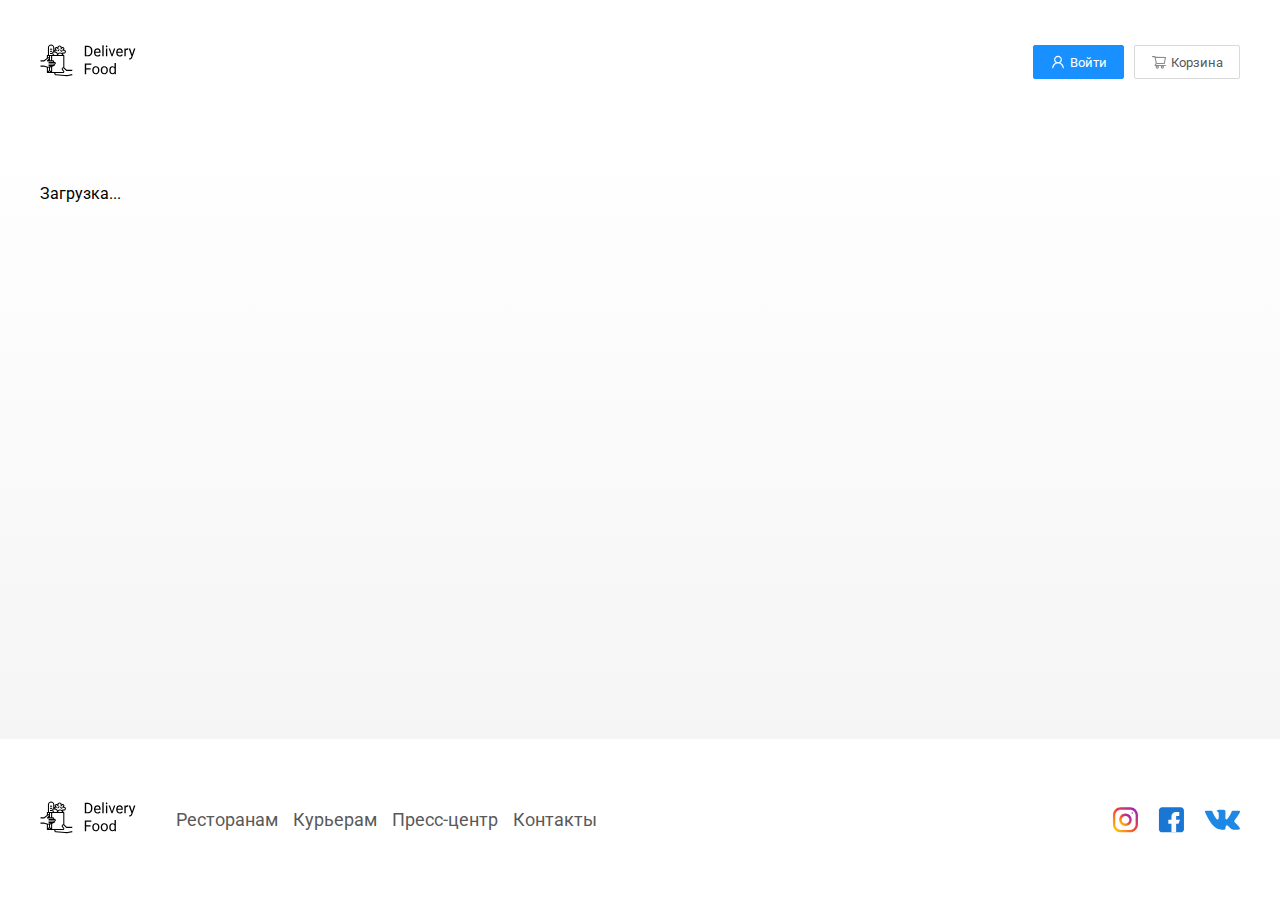
==== commit 6c4e1308: "realised JS for catalogs" ====
--- a/goods.html
+++ b/goods.html
@@ -9,13 +9,14 @@
       rel="stylesheet"
     />
     <link rel="stylesheet" href="./style.css" />
+    <script src="./scripts/goods.js" defer></script>
   </head>
   <body>
     <div class="page-wrapper">
       <header class="header">
         <div class="container">
           <div class="header-box">
-            <a href="/index.html" class="header-logo logo">
+            <a href="/index.html"  class="header-logo logo" >
               <svg
                 width="101"
                 height="37"
@@ -69,7 +70,7 @@
                 </svg>
                 Войти
               </button>
-              <button class="btn btn-outline">
+              <button class="btn btn-outline"  id="cart-button">
                 <svg
                   width="16"
                   height="16"
@@ -90,269 +91,97 @@
       </header>
 
       <main class="main">
-        <div class="products">
+        <section class="products">
           <div class="container">
-            <div class="products-wrapper">
-              <div class="products-card">
-                <div class="products-card__image">
-                  <img
-                    src="./images/goods/ugorStandart.jpg"
-                    alt="ugorStandart."
-                  />
-                </div>
-                <div class="products-card__description">
-                  <div class="products-card__description-row">
-                    <h5 class="products-card__description--name">
-                      Ролл угорь стандарт
-                    </h5>
-                  </div>
-                  <div class="products-card__description-row">
-                    <p class="products-card__description--text">
-                      Рис, угорь, соус унаги, кунжут, водоросли нори.
-                    </p>
-                  </div>
-                  <div class="products-card__description-row">
-                    <div class="products-card__description-controls">
-                      <button class="btn btn-primary">
-                        В корзину
-                        <svg
-                          width="16"
-                          height="16"
-                          viewBox="0 0 16 16"
-                          fill="none"
-                          xmlns="http://www.w3.org/2000/svg"
-                        >
-                          <path
-                            d="M14.4202 10.9672H5.11549L5.58268 10.0156L13.3452 10.0016C13.6077 10.0016 13.8327 9.81406 13.8796 9.55469L14.9546 3.5375C14.9827 3.37969 14.9405 3.21719 14.8374 3.09375C14.7864 3.033 14.7228 2.98407 14.6511 2.95034C14.5793 2.91661 14.501 2.8989 14.4217 2.89844L4.54674 2.86562L4.46237 2.46875C4.40924 2.21562 4.18112 2.03125 3.92174 2.03125H1.50768C1.36139 2.03125 1.2211 2.08936 1.11766 2.1928C1.01423 2.29624 0.956116 2.43653 0.956116 2.58281C0.956116 2.7291 1.01423 2.86939 1.11766 2.97283C1.2211 3.07626 1.36139 3.13438 1.50768 3.13438H3.47487L3.84362 4.8875L4.75143 9.28281L3.58268 11.1906C3.52198 11.2725 3.48543 11.3698 3.47714 11.4714C3.46886 11.573 3.48918 11.675 3.5358 11.7656C3.62955 11.9516 3.81862 12.0688 4.02799 12.0688H5.00924C4.80005 12.3466 4.68706 12.685 4.68737 13.0328C4.68737 13.9172 5.40612 14.6359 6.29049 14.6359C7.17487 14.6359 7.89362 13.9172 7.89362 13.0328C7.89362 12.6844 7.77799 12.3453 7.57174 12.0688H10.0889C9.87974 12.3466 9.76675 12.685 9.76705 13.0328C9.76705 13.9172 10.4858 14.6359 11.3702 14.6359C12.2546 14.6359 12.9733 13.9172 12.9733 13.0328C12.9733 12.6844 12.8577 12.3453 12.6514 12.0688H14.4217C14.7249 12.0688 14.9733 11.8219 14.9733 11.5172C14.9724 11.3711 14.9137 11.2312 14.8101 11.1282C14.7065 11.0251 14.5663 10.9673 14.4202 10.9672ZM4.77643 3.95312L13.7733 3.98281L12.8921 8.91719L5.82486 8.92969L4.77643 3.95312ZM6.29049 13.5266C6.01862 13.5266 5.79674 13.3047 5.79674 13.0328C5.79674 12.7609 6.01862 12.5391 6.29049 12.5391C6.56237 12.5391 6.78424 12.7609 6.78424 13.0328C6.78424 13.1638 6.73222 13.2894 6.63962 13.3819C6.54703 13.4745 6.42144 13.5266 6.29049 13.5266ZM11.3702 13.5266C11.0983 13.5266 10.8764 13.3047 10.8764 13.0328C10.8764 12.7609 11.0983 12.5391 11.3702 12.5391C11.6421 12.5391 11.8639 12.7609 11.8639 13.0328C11.8639 13.1638 11.8119 13.2894 11.7193 13.3819C11.6267 13.4745 11.5011 13.5266 11.3702 13.5266Z"
-                            fill="#fff"
-                          />
-                        </svg>
-                      </button>
-                      <span class="products-card__description-controls--price"
-                        >250 ₽</span
-                      >
-                    </div>
-                  </div>
-                </div>
-              </div>
-              <div class="products-card">
-                <div class="products-card__image">
-                  <img
-                    src="./images/goods/californiaStandart.jpg"
-                    alt="californiaStandart"
-                  />
-                </div>
-                <div class="products-card__description">
-                  <div class="products-card__description-row">
-                    <h5 class="products-card__description--name">
-                      Калифорния лосось стандарт
-                    </h5>
-                  </div>
-                  <div class="products-card__description-row">
-                    <p class="products-card__description--text">
-                      Рис, лосось, авокадо, огурец, майонез, икра масаго, водоросли нори.
-                    </p>
-                  </div>
-                  <div class="products-card__description-row">
-                    <div class="products-card__description-controls">
-                      <button class="btn btn-primary">
-                        В корзину
-                        <svg
-                          width="16"
-                          height="16"
-                          viewBox="0 0 16 16"
-                          fill="none"
-                          xmlns="http://www.w3.org/2000/svg"
-                        >
-                          <path
-                            d="M14.4202 10.9672H5.11549L5.58268 10.0156L13.3452 10.0016C13.6077 10.0016 13.8327 9.81406 13.8796 9.55469L14.9546 3.5375C14.9827 3.37969 14.9405 3.21719 14.8374 3.09375C14.7864 3.033 14.7228 2.98407 14.6511 2.95034C14.5793 2.91661 14.501 2.8989 14.4217 2.89844L4.54674 2.86562L4.46237 2.46875C4.40924 2.21562 4.18112 2.03125 3.92174 2.03125H1.50768C1.36139 2.03125 1.2211 2.08936 1.11766 2.1928C1.01423 2.29624 0.956116 2.43653 0.956116 2.58281C0.956116 2.7291 1.01423 2.86939 1.11766 2.97283C1.2211 3.07626 1.36139 3.13438 1.50768 3.13438H3.47487L3.84362 4.8875L4.75143 9.28281L3.58268 11.1906C3.52198 11.2725 3.48543 11.3698 3.47714 11.4714C3.46886 11.573 3.48918 11.675 3.5358 11.7656C3.62955 11.9516 3.81862 12.0688 4.02799 12.0688H5.00924C4.80005 12.3466 4.68706 12.685 4.68737 13.0328C4.68737 13.9172 5.40612 14.6359 6.29049 14.6359C7.17487 14.6359 7.89362 13.9172 7.89362 13.0328C7.89362 12.6844 7.77799 12.3453 7.57174 12.0688H10.0889C9.87974 12.3466 9.76675 12.685 9.76705 13.0328C9.76705 13.9172 10.4858 14.6359 11.3702 14.6359C12.2546 14.6359 12.9733 13.9172 12.9733 13.0328C12.9733 12.6844 12.8577 12.3453 12.6514 12.0688H14.4217C14.7249 12.0688 14.9733 11.8219 14.9733 11.5172C14.9724 11.3711 14.9137 11.2312 14.8101 11.1282C14.7065 11.0251 14.5663 10.9673 14.4202 10.9672ZM4.77643 3.95312L13.7733 3.98281L12.8921 8.91719L5.82486 8.92969L4.77643 3.95312ZM6.29049 13.5266C6.01862 13.5266 5.79674 13.3047 5.79674 13.0328C5.79674 12.7609 6.01862 12.5391 6.29049 12.5391C6.56237 12.5391 6.78424 12.7609 6.78424 13.0328C6.78424 13.1638 6.73222 13.2894 6.63962 13.3819C6.54703 13.4745 6.42144 13.5266 6.29049 13.5266ZM11.3702 13.5266C11.0983 13.5266 10.8764 13.3047 10.8764 13.0328C10.8764 12.7609 11.0983 12.5391 11.3702 12.5391C11.6421 12.5391 11.8639 12.7609 11.8639 13.0328C11.8639 13.1638 11.8119 13.2894 11.7193 13.3819C11.6267 13.4745 11.5011 13.5266 11.3702 13.5266Z"
-                            fill="#fff"
-                          />
-                        </svg>
-                      </button>
-                      <span class="products-card__description-controls--price"
-                        >395 ₽</span
-                      >
-                    </div>
-                  </div>
-                </div>
-              </div>
-              <div class="products-card">
-                <div class="products-card__image">
-                  <img
-                    src="./images/goods/okinavaStandart.jpg"
-                    alt="okinavaStandart"
-                  />
-                </div>
-                <div class="products-card__description">
-                    <div class="products-card__description-row">
-                      <h5 class="products-card__description--name">
-                        Окинава стандарт
-                      </h5>
-                    </div>
-                    <div class="products-card__description-row">
-                      <p class="products-card__description--text">
-                        Рис, креветка отварная, сыр сливочный, лосось, огурец свежий...
-                      </p>
-                    </div>
-                    <div class="products-card__description-row">
-                      <div class="products-card__description-controls">
-                        <button class="btn btn-primary">
-                          В корзину
-                          <svg
-                            width="16"
-                            height="16"
-                            viewBox="0 0 16 16"
-                            fill="none"
-                            xmlns="http://www.w3.org/2000/svg"
-                          >
-                            <path
-                              d="M14.4202 10.9672H5.11549L5.58268 10.0156L13.3452 10.0016C13.6077 10.0016 13.8327 9.81406 13.8796 9.55469L14.9546 3.5375C14.9827 3.37969 14.9405 3.21719 14.8374 3.09375C14.7864 3.033 14.7228 2.98407 14.6511 2.95034C14.5793 2.91661 14.501 2.8989 14.4217 2.89844L4.54674 2.86562L4.46237 2.46875C4.40924 2.21562 4.18112 2.03125 3.92174 2.03125H1.50768C1.36139 2.03125 1.2211 2.08936 1.11766 2.1928C1.01423 2.29624 0.956116 2.43653 0.956116 2.58281C0.956116 2.7291 1.01423 2.86939 1.11766 2.97283C1.2211 3.07626 1.36139 3.13438 1.50768 3.13438H3.47487L3.84362 4.8875L4.75143 9.28281L3.58268 11.1906C3.52198 11.2725 3.48543 11.3698 3.47714 11.4714C3.46886 11.573 3.48918 11.675 3.5358 11.7656C3.62955 11.9516 3.81862 12.0688 4.02799 12.0688H5.00924C4.80005 12.3466 4.68706 12.685 4.68737 13.0328C4.68737 13.9172 5.40612 14.6359 6.29049 14.6359C7.17487 14.6359 7.89362 13.9172 7.89362 13.0328C7.89362 12.6844 7.77799 12.3453 7.57174 12.0688H10.0889C9.87974 12.3466 9.76675 12.685 9.76705 13.0328C9.76705 13.9172 10.4858 14.6359 11.3702 14.6359C12.2546 14.6359 12.9733 13.9172 12.9733 13.0328C12.9733 12.6844 12.8577 12.3453 12.6514 12.0688H14.4217C14.7249 12.0688 14.9733 11.8219 14.9733 11.5172C14.9724 11.3711 14.9137 11.2312 14.8101 11.1282C14.7065 11.0251 14.5663 10.9673 14.4202 10.9672ZM4.77643 3.95312L13.7733 3.98281L12.8921 8.91719L5.82486 8.92969L4.77643 3.95312ZM6.29049 13.5266C6.01862 13.5266 5.79674 13.3047 5.79674 13.0328C5.79674 12.7609 6.01862 12.5391 6.29049 12.5391C6.56237 12.5391 6.78424 12.7609 6.78424 13.0328C6.78424 13.1638 6.73222 13.2894 6.63962 13.3819C6.54703 13.4745 6.42144 13.5266 6.29049 13.5266ZM11.3702 13.5266C11.0983 13.5266 10.8764 13.3047 10.8764 13.0328C10.8764 12.7609 11.0983 12.5391 11.3702 12.5391C11.6421 12.5391 11.8639 12.7609 11.8639 13.0328C11.8639 13.1638 11.8119 13.2894 11.7193 13.3819C11.6267 13.4745 11.5011 13.5266 11.3702 13.5266Z"
-                              fill="#fff"
-                            />
-                          </svg>
-                        </button>
-                        <span class="products-card__description-controls--price"
-                          >250 ₽</span
-                        >
-                      </div>
-                    </div>
-                </div>
-              </div>
-              <div class="products-card">
-                <div class="products-card__image">
-                  <img src="./images/goods/CesarXXL.jpg" alt="CesarXXL" />
-                </div>
-                <div class="products-card__description">
-                  <div class="products-card__description-row">
-                    <h5 class="products-card__description--name">
-                      Цезарь маки хl
-                    </h5>
-                  </div>
-                  <div class="products-card__description-row">
-                    <p class="products-card__description--text">
-                      Рис, куриная грудка копченая, икра масаго, томат, айсберг, соус цезарь...
-                    </p>
-                  </div>
-                  <div class="products-card__description-row">
-                    <div class="products-card__description-controls">
-                      <button class="btn btn-primary">
-                        В корзину
-                        <svg
-                          width="16"
-                          height="16"
-                          viewBox="0 0 16 16"
-                          fill="none"
-                          xmlns="http://www.w3.org/2000/svg"
-                        >
-                          <path
-                            d="M14.4202 10.9672H5.11549L5.58268 10.0156L13.3452 10.0016C13.6077 10.0016 13.8327 9.81406 13.8796 9.55469L14.9546 3.5375C14.9827 3.37969 14.9405 3.21719 14.8374 3.09375C14.7864 3.033 14.7228 2.98407 14.6511 2.95034C14.5793 2.91661 14.501 2.8989 14.4217 2.89844L4.54674 2.86562L4.46237 2.46875C4.40924 2.21562 4.18112 2.03125 3.92174 2.03125H1.50768C1.36139 2.03125 1.2211 2.08936 1.11766 2.1928C1.01423 2.29624 0.956116 2.43653 0.956116 2.58281C0.956116 2.7291 1.01423 2.86939 1.11766 2.97283C1.2211 3.07626 1.36139 3.13438 1.50768 3.13438H3.47487L3.84362 4.8875L4.75143 9.28281L3.58268 11.1906C3.52198 11.2725 3.48543 11.3698 3.47714 11.4714C3.46886 11.573 3.48918 11.675 3.5358 11.7656C3.62955 11.9516 3.81862 12.0688 4.02799 12.0688H5.00924C4.80005 12.3466 4.68706 12.685 4.68737 13.0328C4.68737 13.9172 5.40612 14.6359 6.29049 14.6359C7.17487 14.6359 7.89362 13.9172 7.89362 13.0328C7.89362 12.6844 7.77799 12.3453 7.57174 12.0688H10.0889C9.87974 12.3466 9.76675 12.685 9.76705 13.0328C9.76705 13.9172 10.4858 14.6359 11.3702 14.6359C12.2546 14.6359 12.9733 13.9172 12.9733 13.0328C12.9733 12.6844 12.8577 12.3453 12.6514 12.0688H14.4217C14.7249 12.0688 14.9733 11.8219 14.9733 11.5172C14.9724 11.3711 14.9137 11.2312 14.8101 11.1282C14.7065 11.0251 14.5663 10.9673 14.4202 10.9672ZM4.77643 3.95312L13.7733 3.98281L12.8921 8.91719L5.82486 8.92969L4.77643 3.95312ZM6.29049 13.5266C6.01862 13.5266 5.79674 13.3047 5.79674 13.0328C5.79674 12.7609 6.01862 12.5391 6.29049 12.5391C6.56237 12.5391 6.78424 12.7609 6.78424 13.0328C6.78424 13.1638 6.73222 13.2894 6.63962 13.3819C6.54703 13.4745 6.42144 13.5266 6.29049 13.5266ZM11.3702 13.5266C11.0983 13.5266 10.8764 13.3047 10.8764 13.0328C10.8764 12.7609 11.0983 12.5391 11.3702 12.5391C11.6421 12.5391 11.8639 12.7609 11.8639 13.0328C11.8639 13.1638 11.8119 13.2894 11.7193 13.3819C11.6267 13.4745 11.5011 13.5266 11.3702 13.5266Z"
-                            fill="#fff"
-                          />
-                        </svg>
-                      </button>
-                      <span class="products-card__description-controls--price"
-                        >250 ₽</span
-                      >
-                    </div>
-                  </div>
-              </div>
-            </div>
-              <div class="products-card">
-                <div class="products-card__image">
-                  <img
-                    src="./images/goods/yasaiStandart.jpg"
-                    alt="yasaiStandart"
-                  />
-                </div>
-                <div class="products-card__description">
-                  <div class="products-card__description-row">
-                    <h5 class="products-card__description--name">
-                      Ясай маки стандарт 185 г
-                    </h5>
-                  </div>
-                  <div class="products-card__description-row">
-                    <p class="products-card__description--text">
-                      Рис, помидор свежий, перец болгарский, авокадо, огурец, айсберг
-                    </p>
-                  </div>
-                  <div class="products-card__description-row">
-                    <div class="products-card__description-controls">
-                      <button class="btn btn-primary">
-                        В корзину
-                        <svg
-                          width="16"
-                          height="16"
-                          viewBox="0 0 16 16"
-                          fill="none"
-                          xmlns="http://www.w3.org/2000/svg"
-                        >
-                          <path
-                            d="M14.4202 10.9672H5.11549L5.58268 10.0156L13.3452 10.0016C13.6077 10.0016 13.8327 9.81406 13.8796 9.55469L14.9546 3.5375C14.9827 3.37969 14.9405 3.21719 14.8374 3.09375C14.7864 3.033 14.7228 2.98407 14.6511 2.95034C14.5793 2.91661 14.501 2.8989 14.4217 2.89844L4.54674 2.86562L4.46237 2.46875C4.40924 2.21562 4.18112 2.03125 3.92174 2.03125H1.50768C1.36139 2.03125 1.2211 2.08936 1.11766 2.1928C1.01423 2.29624 0.956116 2.43653 0.956116 2.58281C0.956116 2.7291 1.01423 2.86939 1.11766 2.97283C1.2211 3.07626 1.36139 3.13438 1.50768 3.13438H3.47487L3.84362 4.8875L4.75143 9.28281L3.58268 11.1906C3.52198 11.2725 3.48543 11.3698 3.47714 11.4714C3.46886 11.573 3.48918 11.675 3.5358 11.7656C3.62955 11.9516 3.81862 12.0688 4.02799 12.0688H5.00924C4.80005 12.3466 4.68706 12.685 4.68737 13.0328C4.68737 13.9172 5.40612 14.6359 6.29049 14.6359C7.17487 14.6359 7.89362 13.9172 7.89362 13.0328C7.89362 12.6844 7.77799 12.3453 7.57174 12.0688H10.0889C9.87974 12.3466 9.76675 12.685 9.76705 13.0328C9.76705 13.9172 10.4858 14.6359 11.3702 14.6359C12.2546 14.6359 12.9733 13.9172 12.9733 13.0328C12.9733 12.6844 12.8577 12.3453 12.6514 12.0688H14.4217C14.7249 12.0688 14.9733 11.8219 14.9733 11.5172C14.9724 11.3711 14.9137 11.2312 14.8101 11.1282C14.7065 11.0251 14.5663 10.9673 14.4202 10.9672ZM4.77643 3.95312L13.7733 3.98281L12.8921 8.91719L5.82486 8.92969L4.77643 3.95312ZM6.29049 13.5266C6.01862 13.5266 5.79674 13.3047 5.79674 13.0328C5.79674 12.7609 6.01862 12.5391 6.29049 12.5391C6.56237 12.5391 6.78424 12.7609 6.78424 13.0328C6.78424 13.1638 6.73222 13.2894 6.63962 13.3819C6.54703 13.4745 6.42144 13.5266 6.29049 13.5266ZM11.3702 13.5266C11.0983 13.5266 10.8764 13.3047 10.8764 13.0328C10.8764 12.7609 11.0983 12.5391 11.3702 12.5391C11.6421 12.5391 11.8639 12.7609 11.8639 13.0328C11.8639 13.1638 11.8119 13.2894 11.7193 13.3819C11.6267 13.4745 11.5011 13.5266 11.3702 13.5266Z"
-                            fill="#fff"
-                          />
-                        </svg>
-                      </button>
-                      <span class="products-card__description-controls--price"
-                        >250 ₽</span
-                      >
-                    </div>
-                </div>
-              </div>
-            </div>
-              <div class="products-card">
-                <div class="products-card__image">
-                  <img
-                    src="./images/goods/shtimpStandart.jpg"
-                    alt="shrimpStandart"
-                  />
-                </div>
-                <div class="products-card__description">
-                  <div class="products-card__description-row">
-                    <h5 class="products-card__description--name">
-                      Ролл с креветкой стандарт
-                    </h5>
-                  </div>
-                  <div class="products-card__description-row">
-                    <p class="products-card__description--text">
-                      Рис, водоросли нори, креветки отварные, сыр сливочный, огурцы
-                    </p>
-                  </div>
-                  <div class="products-card__description-row">
-                    <div class="products-card__description-controls">
-                      <button class="btn btn-primary">
-                        В корзину
-                        <svg
-                          width="16"
-                          height="16"
-                          viewBox="0 0 16 16"
-                          fill="none"
-                          xmlns="http://www.w3.org/2000/svg"
-                        >
-                          <path
-                            d="M14.4202 10.9672H5.11549L5.58268 10.0156L13.3452 10.0016C13.6077 10.0016 13.8327 9.81406 13.8796 9.55469L14.9546 3.5375C14.9827 3.37969 14.9405 3.21719 14.8374 3.09375C14.7864 3.033 14.7228 2.98407 14.6511 2.95034C14.5793 2.91661 14.501 2.8989 14.4217 2.89844L4.54674 2.86562L4.46237 2.46875C4.40924 2.21562 4.18112 2.03125 3.92174 2.03125H1.50768C1.36139 2.03125 1.2211 2.08936 1.11766 2.1928C1.01423 2.29624 0.956116 2.43653 0.956116 2.58281C0.956116 2.7291 1.01423 2.86939 1.11766 2.97283C1.2211 3.07626 1.36139 3.13438 1.50768 3.13438H3.47487L3.84362 4.8875L4.75143 9.28281L3.58268 11.1906C3.52198 11.2725 3.48543 11.3698 3.47714 11.4714C3.46886 11.573 3.48918 11.675 3.5358 11.7656C3.62955 11.9516 3.81862 12.0688 4.02799 12.0688H5.00924C4.80005 12.3466 4.68706 12.685 4.68737 13.0328C4.68737 13.9172 5.40612 14.6359 6.29049 14.6359C7.17487 14.6359 7.89362 13.9172 7.89362 13.0328C7.89362 12.6844 7.77799 12.3453 7.57174 12.0688H10.0889C9.87974 12.3466 9.76675 12.685 9.76705 13.0328C9.76705 13.9172 10.4858 14.6359 11.3702 14.6359C12.2546 14.6359 12.9733 13.9172 12.9733 13.0328C12.9733 12.6844 12.8577 12.3453 12.6514 12.0688H14.4217C14.7249 12.0688 14.9733 11.8219 14.9733 11.5172C14.9724 11.3711 14.9137 11.2312 14.8101 11.1282C14.7065 11.0251 14.5663 10.9673 14.4202 10.9672ZM4.77643 3.95312L13.7733 3.98281L12.8921 8.91719L5.82486 8.92969L4.77643 3.95312ZM6.29049 13.5266C6.01862 13.5266 5.79674 13.3047 5.79674 13.0328C5.79674 12.7609 6.01862 12.5391 6.29049 12.5391C6.56237 12.5391 6.78424 12.7609 6.78424 13.0328C6.78424 13.1638 6.73222 13.2894 6.63962 13.3819C6.54703 13.4745 6.42144 13.5266 6.29049 13.5266ZM11.3702 13.5266C11.0983 13.5266 10.8764 13.3047 10.8764 13.0328C10.8764 12.7609 11.0983 12.5391 11.3702 12.5391C11.6421 12.5391 11.8639 12.7609 11.8639 13.0328C11.8639 13.1638 11.8119 13.2894 11.7193 13.3819C11.6267 13.4745 11.5011 13.5266 11.3702 13.5266Z"
-                            fill="#fff"
-                          />
-                        </svg>
-                      </button>
-                      <span class="products-card__description-controls--price"
-                        >250 ₽</span
-                      >
-                    </div>
-                  </div>
-                </div>
-              </div>
-              </div>
-              </div>
-            </div>
+            <div class="products-wrapper" id="goods-container">
           </div>
         </section>
       </main>
+      <div class="cart-modal__overlay">
+        <div class="cart-modal">
+          <div class="cart-modal__header">
+            <h2 class="cart-modal__header--title">Корзина</h2>
+            <span class="cart-modal__header--closer"
+              ><svg
+                width="26"
+                height="26"
+                viewBox="0 0 26 26"
+                fill="none"
+                xmlns="http://www.w3.org/2000/svg"
+              >
+                <path
+                  d="M16.0035 13L25.3506 3.65245C25.6077 3.39513 25.7496 3.05184 25.75 2.68578C25.75 2.31952 25.6081 1.97582 25.3506 1.71891L24.5315 0.900011C24.274 0.642084 23.9307 0.500824 23.5642 0.500824C23.1984 0.500824 22.8551 0.642084 22.5976 0.900011L13.2504 10.247L3.90285 0.900011C3.64573 0.642084 3.30224 0.500824 2.93598 0.500824C2.57012 0.500824 2.22663 0.642084 1.96951 0.900011L1.15 1.71891C0.616667 2.25225 0.616667 3.11973 1.15 3.65245L10.4974 13L1.15 22.3472C0.892683 22.6049 0.751016 22.9482 0.751016 23.3142C0.751016 23.6803 0.892683 24.0236 1.15 24.2811L1.96931 25.1C2.22642 25.3577 2.57012 25.4992 2.93577 25.4992C3.30203 25.4992 3.64553 25.3577 3.90264 25.1L13.2502 15.7529L22.5974 25.1C22.8549 25.3577 23.1982 25.4992 23.564 25.4992H23.5644C23.9305 25.4992 24.2738 25.3577 24.5313 25.1L25.3504 24.2811C25.6075 24.0238 25.7494 23.6803 25.7494 23.3142C25.7494 22.9482 25.6075 22.6049 25.3504 22.3474L16.0035 13Z"
+                  fill="black"
+                />
+              </svg>
+            </span>
+          </div>
+          <div class="cart-modal__body">
+            <div class="cart-item">
+              <p class="cart-item__title">Ролл угорь стандарт</p>
+
+              <div class="cart-item__controls">
+                <div class="cart-item__controls--price">250 ₽</div>
+                <button class="btn btn-outline">-</button>
+                <div class="cart-item__controls--count">1</div>
+                <button class="btn btn-outline">+</button>
+              </div>
+            </div>
+            <div class="cart-item">
+              <p class="cart-item__title">Ролл угорь стандарт</p>
+
+              <div class="cart-item__controls">
+                <div class="cart-item__controls--price">250 ₽</div>
+                <button class="btn btn-outline">-</button>
+                <div class="cart-item__controls--count">1</div>
+                <button class="btn btn-outline">+</button>
+              </div>
+            </div>
+            <div class="cart-item">
+              <p class="cart-item__title">Ролл угорь стандарт</p>
+
+              <div class="cart-item__controls">
+                <div class="cart-item__controls--price">250 ₽</div>
+                <button class="btn btn-outline">-</button>
+                <div class="cart-item__controls--count">1</div>
+                <button class="btn btn-outline">+</button>
+              </div>
+            </div>
+            <div class="cart-item">
+              <p class="cart-item__title">Ролл угорь стандарт</p>
+
+              <div class="cart-item__controls">
+                <div class="cart-item__controls--price">250 ₽</div>
+                <button class="btn btn-outline">-</button>
+                <div class="cart-item__controls--count">1</div>
+                <button class="btn btn-outline">+</button>
+              </div>
+            </div>
+            <div class="cart-item">
+              <p class="cart-item__title">Ролл угорь стандарт</p>
+
+              <div class="cart-item__controls">
+                <div class="cart-item__controls--price">250 ₽</div>
+                <button class="btn btn-outline">-</button>
+                <div class="cart-item__controls--count">1</div>
+                <button class="btn btn-outline">+</button>
+              </div>
+            </div>
+          </div>
+          <div class="cart-modal__footer">
+            <div class="cart-modal__footer--price">1250 ₽</div>
+            <div class="cart-modal__footer--controls">
+              <button class="btn btn-primary">Оформить заказ</button>
+              <button class="btn btn-outline">Отмена</button>
+            </div>
+          </div>
+        </div>
+      </div>
 
       <footer class="footer">
         <div class="container">
           <div class="footer-box">
-            <a href="/index.html" class="footer-logo logo">
+            <a href="/index.html"  class="footer-logo logo">
               <svg
                 width="101"
                 height="37"
